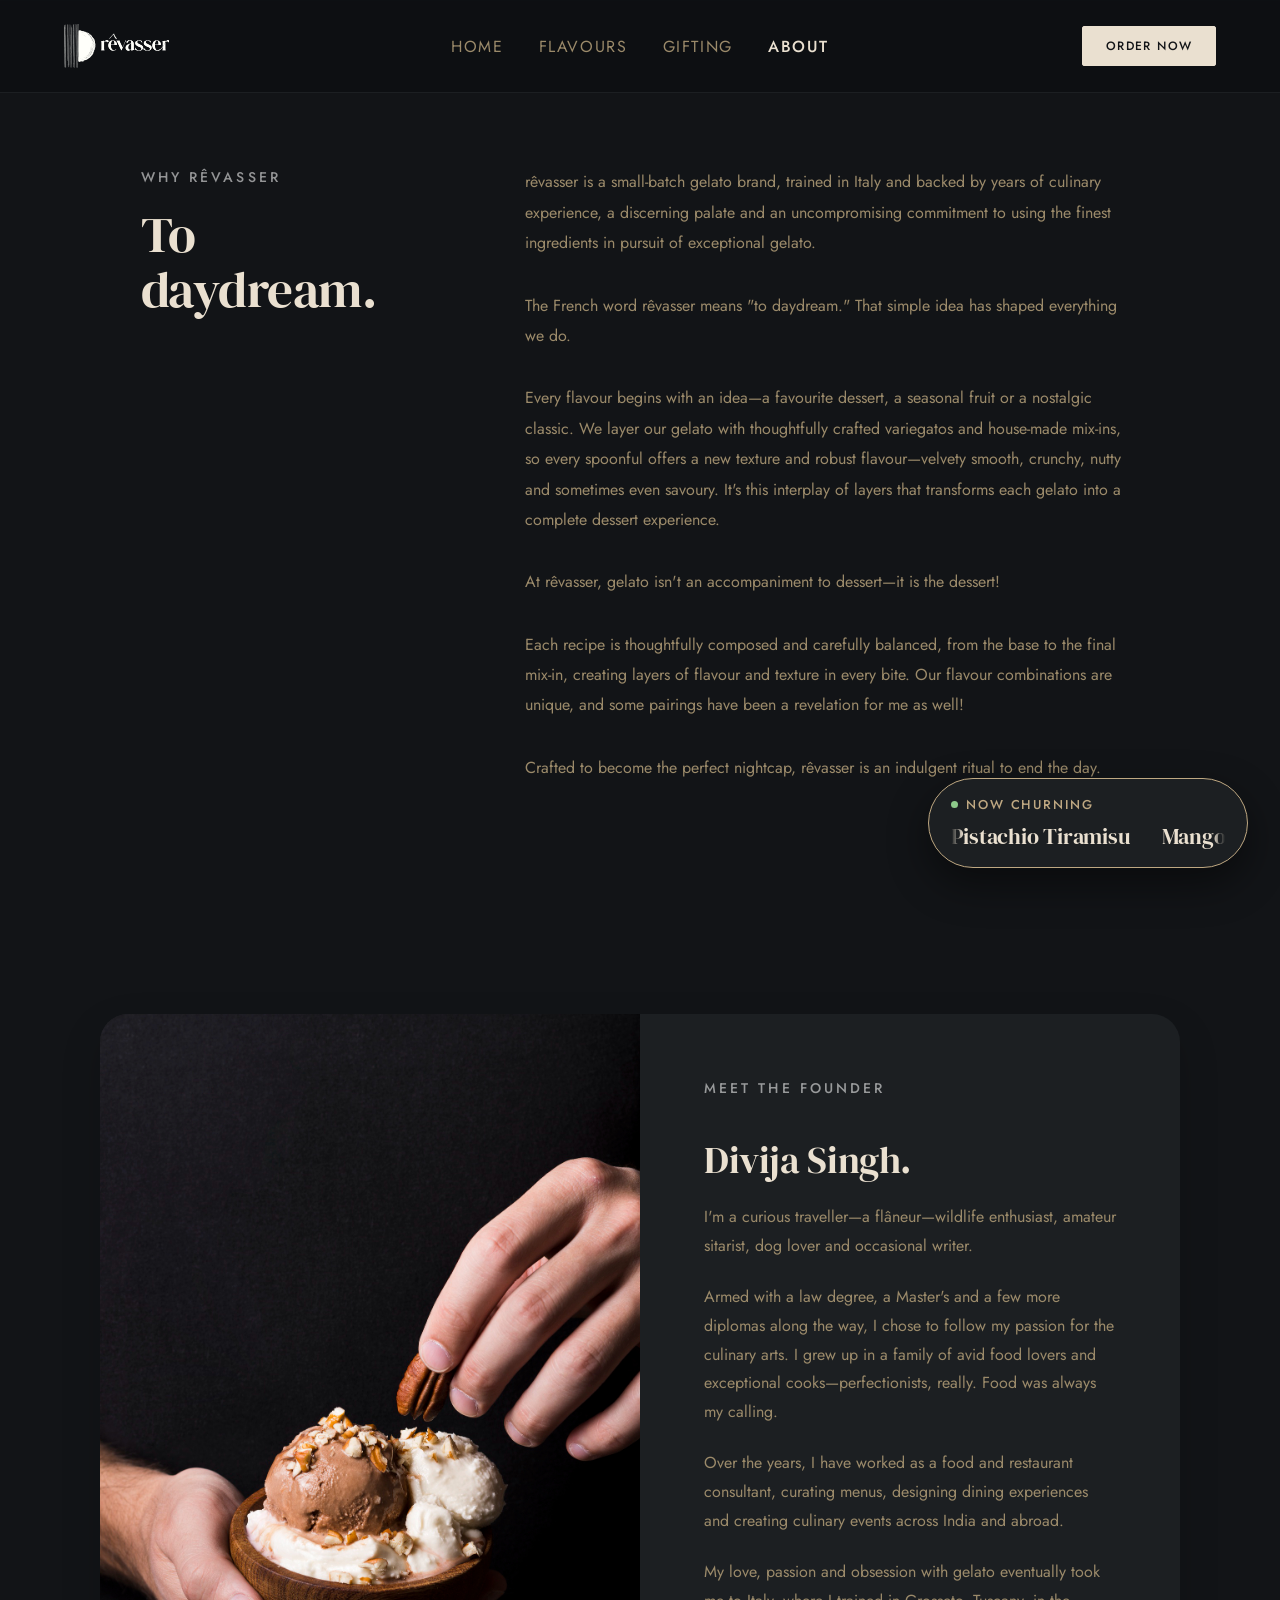
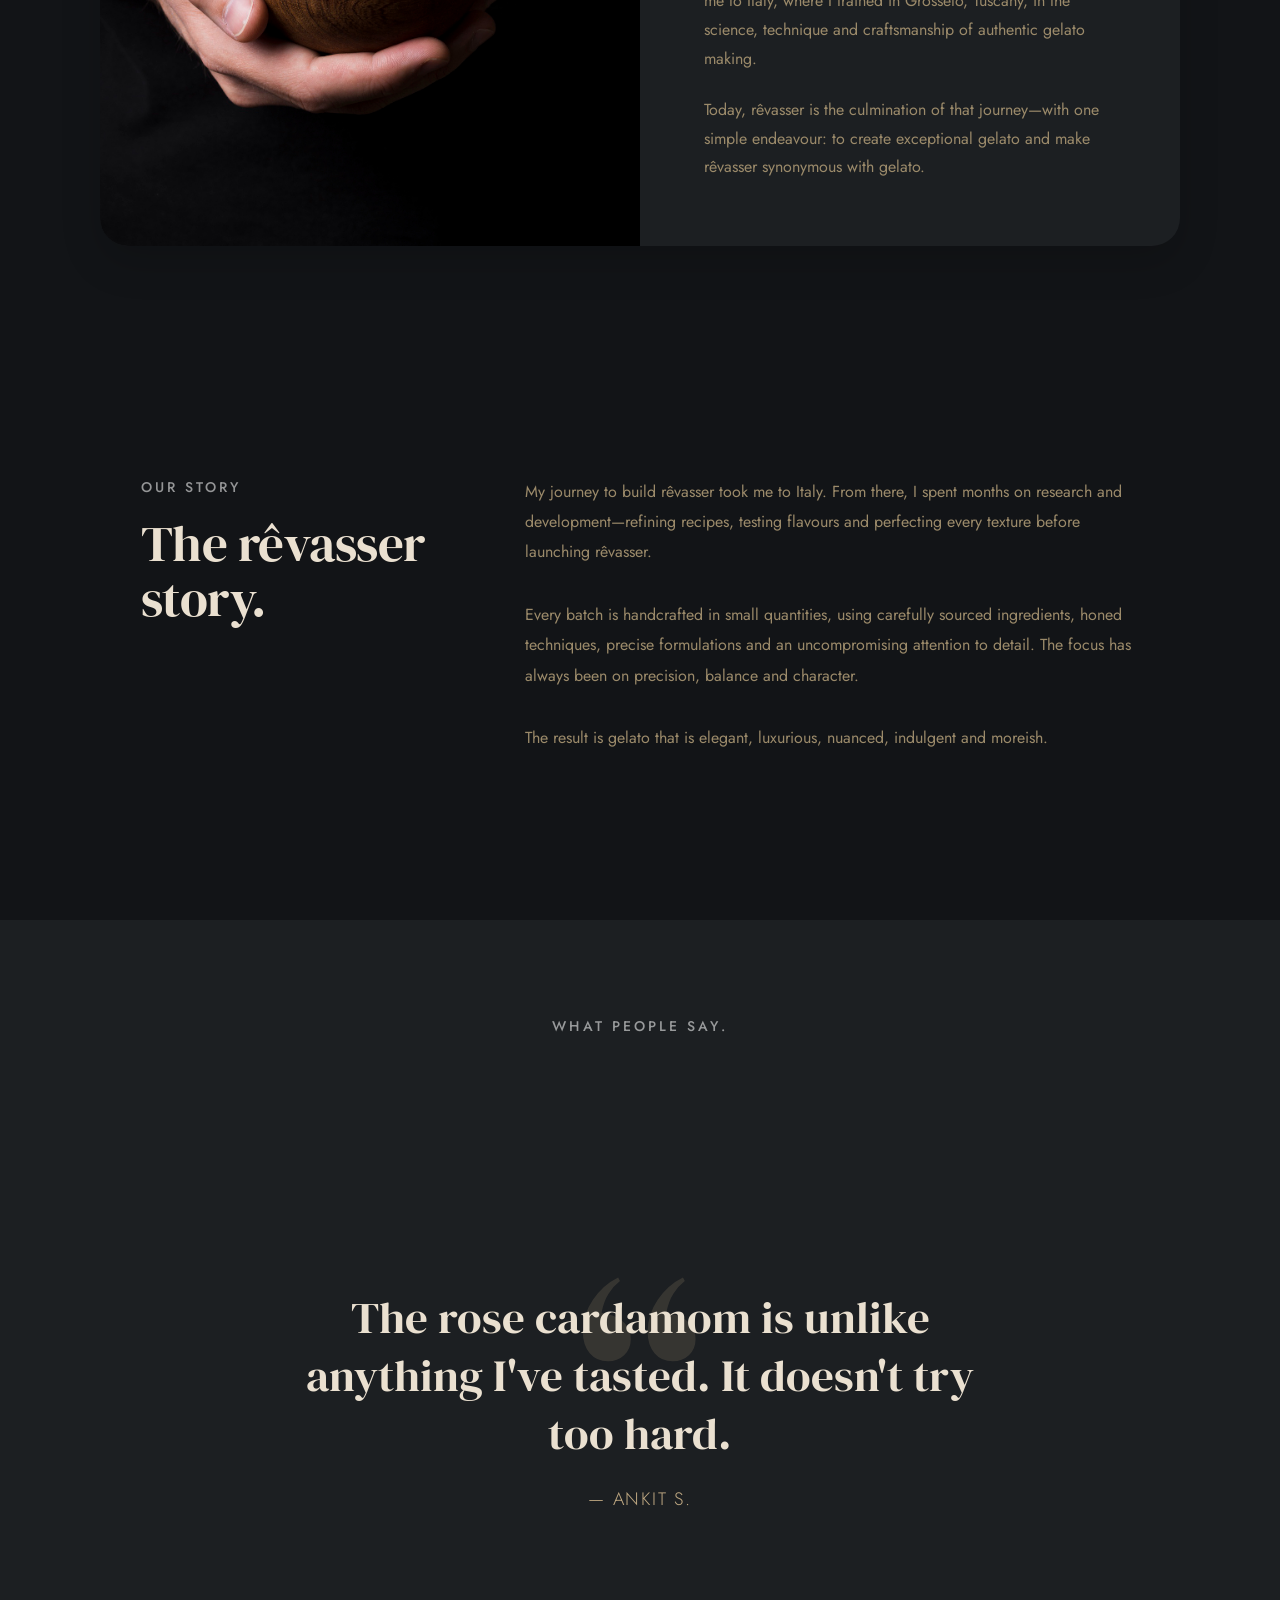
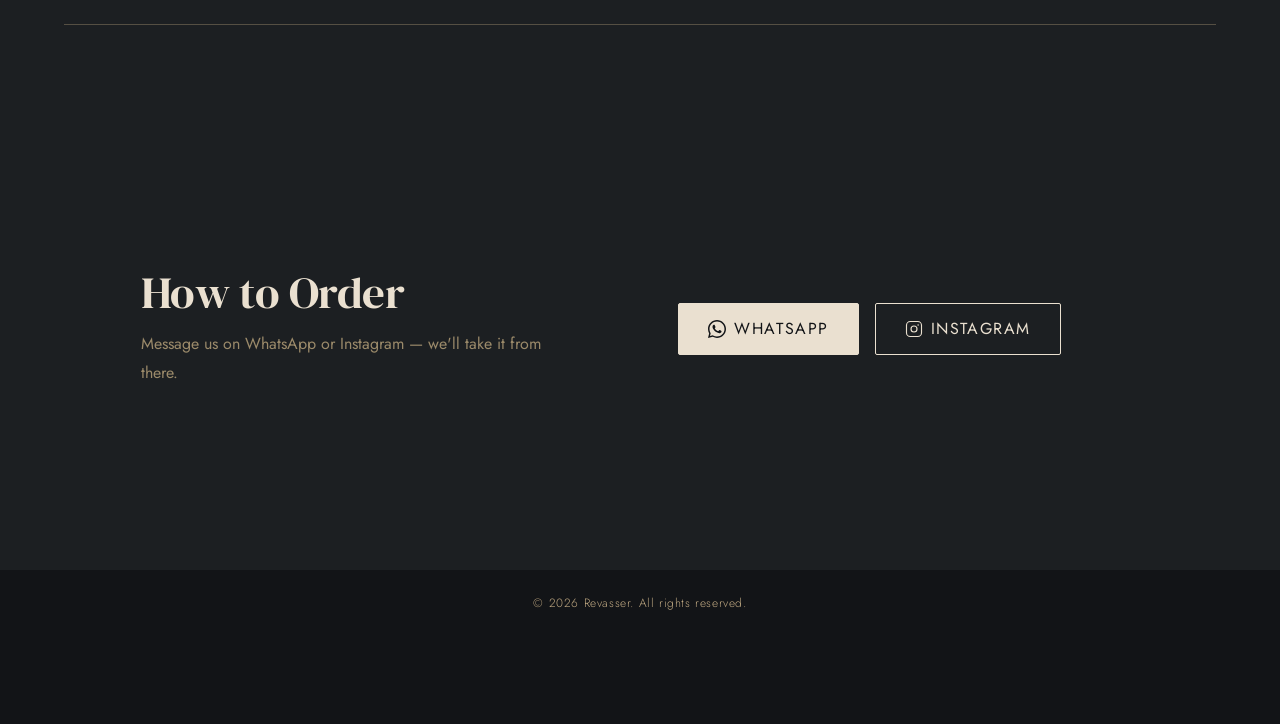
==== about.html @ 53cbb922 "Major site-wide redesign pass across all four pages - Rework nav: centered links, Order Now CTA, ful" ====
<!DOCTYPE html>
<html lang="en">
<head>
  <meta charset="UTF-8" />
  <meta name="viewport" content="width=device-width, initial-scale=1.0" />
  <title>About — Revasser</title>
  <link rel="preconnect" href="https://fonts.googleapis.com" />
  <link rel="preconnect" href="https://fonts.gstatic.com" crossorigin />
  <link href="https://fonts.googleapis.com/css2?family=DM+Serif+Display:ital@0;1&family=Jost:wght@300;400;500&display=swap" rel="stylesheet" />
  <link rel="stylesheet" href="style.css" />
</head>
<body>

  <!-- NAV -->
  <nav class="nav">
    <a href="index.html" class="nav__logo"><img src="images/brand_logo.svg" alt="Revasser" /></a>
    <div class="nav__links" id="nav-links">
      <ul class="nav__links-list">
        <li><a href="index.html">Home</a></li>
        <li><a href="flavours.html">Flavours</a></li>
        <li><a href="gifting.html">Gifting</a></li>
        <li><a href="about.html" class="nav__active">About</a></li>
      </ul>
      <div class="nav__links-footer">
        <span class="nav__links-divider" aria-hidden="true"></span>
        <div class="nav__links-ctas">
          <a href="https://wa.me/YOURNUMBER" class="btn btn--dark" target="_blank" rel="noopener">
            <svg width="18" height="18" viewBox="0 0 24 24" fill="currentColor" aria-hidden="true"><path d="M17.472 14.382c-.297-.149-1.758-.867-2.03-.967-.273-.099-.471-.148-.67.15-.197.297-.767.966-.94 1.164-.173.199-.347.223-.644.075-.297-.15-1.255-.463-2.39-1.475-.883-.788-1.48-1.761-1.653-2.059-.173-.297-.018-.458.13-.606.134-.133.298-.347.446-.52.149-.174.198-.298.298-.497.099-.198.05-.371-.025-.52-.075-.149-.669-1.612-.916-2.207-.242-.579-.487-.5-.669-.51-.173-.008-.371-.01-.57-.01-.198 0-.52.074-.792.372-.272.297-1.04 1.016-1.04 2.479 0 1.462 1.065 2.875 1.213 3.074.149.198 2.096 3.2 5.077 4.487.709.306 1.262.489 1.694.625.712.227 1.36.195 1.871.118.571-.085 1.758-.719 2.006-1.413.248-.694.248-1.289.173-1.413-.074-.124-.272-.198-.57-.347z"/><path d="M12 0C5.373 0 0 5.373 0 12c0 2.123.555 4.116 1.528 5.845L0 24l6.335-1.507A11.933 11.933 0 0012 24c6.627 0 12-5.373 12-12S18.627 0 12 0zm0 22c-1.885 0-3.652-.49-5.187-1.349l-.371-.217-3.762.895.924-3.653-.24-.384A9.959 9.959 0 012 12C2 6.477 6.477 2 12 2s10 4.477 10 10-4.477 10-10 10z"/></svg>
            WhatsApp
          </a>
          <a href="https://instagram.com/YOURHANDLE" class="btn btn--outline" target="_blank" rel="noopener">
            <svg width="18" height="18" viewBox="0 0 24 24" fill="none" stroke="currentColor" stroke-width="1.5" aria-hidden="true"><rect x="2" y="2" width="20" height="20" rx="5"/><circle cx="12" cy="12" r="4"/><circle cx="17.5" cy="6.5" r="1" fill="currentColor" stroke="none"/></svg>
            Instagram
          </a>
        </div>
      </div>
    </div>
    <div class="nav__actions">
      <a href="#order" class="nav__cta">Order Now</a>
      <button class="nav__toggle" id="nav-toggle" aria-label="Open menu" aria-expanded="false" aria-controls="nav-links">
        <span></span><span></span><span></span>
      </button>
    </div>
  </nav>
  <div class="nav__overlay" id="nav-overlay"></div>

  <!-- ─── WHY RÊVASSER ─────────────────────────────────── -->
  <section class="story story--home">
    <div class="story__inner">
      <div class="story__header">
        <p class="hero__eyebrow">Why rêvasser</p>
        <h2 class="section-title">To<br /><em>daydream.</em></h2>
      </div>
      <div class="story__body">
        <p class="body-text story__text">
          rêvasser is a small-batch gelato brand, trained in Italy and backed by years of culinary experience, a discerning palate and an uncompromising commitment to using the finest ingredients in pursuit of exceptional gelato.
        </p>
        <p class="body-text story__text">
          The French word rêvasser means "to daydream." That simple idea has shaped everything we do.
        </p>
        <p class="body-text story__text">
          Every flavour begins with an idea—a favourite dessert, a seasonal fruit or a nostalgic classic. We layer our gelato with thoughtfully crafted variegatos and house-made mix-ins, so every spoonful offers a new texture and robust flavour—velvety smooth, crunchy, nutty and sometimes even savoury. It's this interplay of layers that transforms each gelato into a complete dessert experience.
        </p>
        <p class="body-text story__text">
          At rêvasser, gelato isn't an accompaniment to dessert—it is the dessert!
        </p>
        <p class="body-text story__text">
          Each recipe is thoughtfully composed and carefully balanced, from the base to the final mix-in, creating layers of flavour and texture in every bite. Our flavour combinations are unique, and some pairings have been a revelation for me as well!
        </p>
        <p class="body-text story__text">
          Crafted to become the perfect nightcap, rêvasser is an indulgent ritual to end the day.
        </p>
      </div>
    </div>
  </section>

  <!-- ─── ABOUT THE FOUNDER ────────────────────────────── -->
  <section class="founder">
    <div class="founder__inner">
      <div class="founder__image-wrap">
        <img src="images/about-founder.jpg" alt="Divija Singh, founder of Revasser" />
      </div>
      <div class="founder__text">
        <p class="hero__eyebrow">Meet the Founder</p>
        <h2 class="section-title founder__name">Divija <em>Singh.</em></h2>
        <p class="body-text founder__story">
          I'm a curious traveller—a flâneur—wildlife enthusiast, amateur sitarist, dog lover and occasional writer.
        </p>
        <p class="body-text founder__story">
          Armed with a law degree, a Master's and a few more diplomas along the way, I chose to follow my passion for the culinary arts. I grew up in a family of avid food lovers and exceptional cooks—perfectionists, really. Food was always my calling.
        </p>
        <p class="body-text founder__story">
          Over the years, I have worked as a food and restaurant consultant, curating menus, designing dining experiences and creating culinary events across India and abroad.
        </p>
        <p class="body-text founder__story">
          My love, passion and obsession with gelato eventually took me to Italy, where I trained in Grosseto, Tuscany, in the science, technique and craftsmanship of authentic gelato making.
        </p>
        <p class="body-text founder__story">
          Today, rêvasser is the culmination of that journey—with one simple endeavour: to create exceptional gelato and make rêvasser synonymous with gelato.
        </p>
      </div>
    </div>
  </section>

  <!-- ─── THE RÊVASSER STORY ───────────────────────────── -->
  <section class="story story--home">
    <div class="story__inner">
      <div class="story__header">
        <p class="hero__eyebrow">Our Story</p>
        <h2 class="section-title">The rêvasser<br /><em>story.</em></h2>
      </div>
      <div class="story__body">
        <p class="body-text story__text">
          My journey to build rêvasser took me to Italy. From there, I spent months on research and development—refining recipes, testing flavours and perfecting every texture before launching rêvasser.
        </p>
        <p class="body-text story__text">
          Every batch is handcrafted in small quantities, using carefully sourced ingredients, honed techniques, precise formulations and an uncompromising attention to detail. The focus has always been on precision, balance and character.
        </p>
        <p class="body-text story__text">
          The result is gelato that is elegant, luxurious, nuanced, indulgent and moreish.
        </p>
      </div>
    </div>
  </section>

  <!-- ─── TESTIMONIALS ─────────────────────────────────── -->
  <section class="testimonials">
    <p class="hero__eyebrow testimonials__heading">What people say.</p>
    <div class="testimonials__bottom">
      <div class="testimonials__carousel" id="testimonials-carousel">
        <span class="testimonials__quote-mark" aria-hidden="true">&#8220;</span>
        <blockquote class="testimonial is-active">
          <p class="testimonial__quote">The rose cardamom is unlike anything I've tasted. It doesn't try too hard.</p>
          <footer class="testimonial__attr">— Ankit S.</footer>
        </blockquote>
      </div>
    </div>
  </section>

  <div class="section-divider" aria-hidden="true"><span></span></div>

  <!-- ─── HOW TO ORDER ─────────────────────────────────── -->
  <section class="order order--split" id="order">
    <div class="order__inner">
      <header class="order__header">
        <h2 class="section-title">How to Order</h2>
        <p class="body-text">Message us on WhatsApp or Instagram — we'll take it from there.</p>
      </header>

      <div class="order__ctas">
        <a href="https://wa.me/YOURNUMBER" class="btn btn--dark" target="_blank" rel="noopener">
          <svg width="18" height="18" viewBox="0 0 24 24" fill="currentColor" aria-hidden="true"><path d="M17.472 14.382c-.297-.149-1.758-.867-2.03-.967-.273-.099-.471-.148-.67.15-.197.297-.767.966-.94 1.164-.173.199-.347.223-.644.075-.297-.15-1.255-.463-2.39-1.475-.883-.788-1.48-1.761-1.653-2.059-.173-.297-.018-.458.13-.606.134-.133.298-.347.446-.52.149-.174.198-.298.298-.497.099-.198.05-.371-.025-.52-.075-.149-.669-1.612-.916-2.207-.242-.579-.487-.5-.669-.51-.173-.008-.371-.01-.57-.01-.198 0-.52.074-.792.372-.272.297-1.04 1.016-1.04 2.479 0 1.462 1.065 2.875 1.213 3.074.149.198 2.096 3.2 5.077 4.487.709.306 1.262.489 1.694.625.712.227 1.36.195 1.871.118.571-.085 1.758-.719 2.006-1.413.248-.694.248-1.289.173-1.413-.074-.124-.272-.198-.57-.347z"/><path d="M12 0C5.373 0 0 5.373 0 12c0 2.123.555 4.116 1.528 5.845L0 24l6.335-1.507A11.933 11.933 0 0012 24c6.627 0 12-5.373 12-12S18.627 0 12 0zm0 22c-1.885 0-3.652-.49-5.187-1.349l-.371-.217-3.762.895.924-3.653-.24-.384A9.959 9.959 0 012 12C2 6.477 6.477 2 12 2s10 4.477 10 10-4.477 10-10 10z"/></svg>
          WhatsApp
        </a>
        <a href="https://instagram.com/YOURHANDLE" class="btn btn--outline" target="_blank" rel="noopener">
          <svg width="18" height="18" viewBox="0 0 24 24" fill="none" stroke="currentColor" stroke-width="1.5" aria-hidden="true"><rect x="2" y="2" width="20" height="20" rx="5"/><circle cx="12" cy="12" r="4"/><circle cx="17.5" cy="6.5" r="1" fill="currentColor" stroke="none"/></svg>
          Instagram
        </a>
      </div>
    </div>
  </section>

  <!-- ─── FOOTER ───────────────────────────────────────── -->
  <footer class="footer">
    <p class="footer__copy">&copy; 2026 Revasser. All rights reserved.</p>
  </footer>

  <!-- ─── CHURN BANNER ───────────────────────────────────
       Optional, floating pill ticker. Delete this whole block when
       nothing is currently churning — it sits outside document flow
       (position: fixed), so removing it leaves no gap. Update the
       flavour names below, or remove entries, whenever what's
       churning changes. ─────────── -->
  <div class="churn-banner" id="churn-banner">
    <div class="churn-banner__label">
      <span class="churn-banner__dot" aria-hidden="true"></span>
      Now Churning
    </div>
    <div class="churn-banner__ticker">
      <div class="churn-banner__track" id="churn-banner-track">
        <span class="churn-banner__item">Pistachio Tiramisu</span>
        <span class="churn-banner__item">Mango Pistachio</span>
      </div>
    </div>
  </div>

  <script>
    const navToggle = document.getElementById('nav-toggle');
    const navLinks = document.getElementById('nav-links');
    const navOverlay = document.getElementById('nav-overlay');

    function closeMenu() {
      navToggle.setAttribute('aria-expanded', 'false');
      navLinks.classList.remove('is-open');
      navOverlay.classList.remove('is-open');
    }

    navToggle.addEventListener('click', () => {
      const isOpen = navLinks.classList.toggle('is-open');
      navToggle.setAttribute('aria-expanded', String(isOpen));
      navOverlay.classList.toggle('is-open', isOpen);
    });

    navOverlay.addEventListener('click', closeMenu);
    navLinks.querySelectorAll('a').forEach((link) => link.addEventListener('click', closeMenu));

    const testimonials = document.querySelectorAll('#testimonials-carousel .testimonial');
    const testimonialDots = document.querySelectorAll('#testimonials-dots .testimonials__dot');
    if (testimonials.length > 1) {
      let activeIndex = 0;
      let testimonialAutoplay;

      function goToTestimonial(index) {
        testimonials[activeIndex].classList.remove('is-active');
        testimonialDots[activeIndex].classList.remove('is-active');
        activeIndex = index;
        testimonials[activeIndex].classList.add('is-active');
        testimonialDots[activeIndex].classList.add('is-active');
      }

      function startTestimonialAutoplay() {
        testimonialAutoplay = setInterval(() => {
          goToTestimonial((activeIndex + 1) % testimonials.length);
        }, 7000);
      }

      testimonialDots.forEach((dot, index) => {
        dot.addEventListener('click', () => {
          if (index === activeIndex) return;
          goToTestimonial(index);
          clearInterval(testimonialAutoplay);
          startTestimonialAutoplay();
        });
      });

      startTestimonialAutoplay();
    }

    const churnTrack = document.getElementById('churn-banner-track');
    if (churnTrack && churnTrack.children.length > 1) {
      Array.from(churnTrack.children).forEach((item) => churnTrack.appendChild(item.cloneNode(true)));
      churnTrack.classList.add('is-scrolling');
    }
  </script>
</body>
</html>
---- style.css ----
/* ───────────────────────────────────────────
   TOKENS
─────────────────────────────────────────── */
:root {
  --cream:     #121417;
  --parchment: #1C1F22;
  --sand:      #BFA882;
  --brown:     #D4A843;
  --ink:       #EAE0D0;
  --muted:     #9B8A6A;

  --font-serif: 'DM Serif Display', Georgia, serif;
  --font-sans:  'Jost', system-ui, sans-serif;

  --gap:   clamp(2.5rem, 5vw, 5rem);
  --rail:  clamp(1.5rem, 5vw, 6rem);
}

/* ───────────────────────────────────────────
   RESET
─────────────────────────────────────────── */
*, *::before, *::after { box-sizing: border-box; margin: 0; padding: 0; }

html { scroll-behavior: smooth; overflow-x: hidden; }

body {
  background: var(--cream);
  color: var(--ink);
  font-family: var(--font-sans);
  font-weight: 300;
  -webkit-font-smoothing: antialiased;
  overflow-x: hidden;
}

a { color: inherit; text-decoration: none; }

img { display: block; width: 100%; object-fit: cover; }

/* Images inside fixed-dimension containers need explicit height */
.flavour-card__img-wrap img,
.collage__cell img,
.founder__image-wrap img,
.flavour-detail__media img {
  height: 100%;
  width: 100%;
  object-fit: cover;
  display: block;
}

ul, ol { list-style: none; }

/* ───────────────────────────────────────────
   SHARED TYPE UTILITIES
─────────────────────────────────────────── */
.section-title {
  font-family: var(--font-serif);
  font-weight: 300;
  font-size: clamp(2.5rem, 5vw, 7rem);
  line-height: 1.08;
  letter-spacing: -0.01em;
  color: var(--ink);
}

.section-title em { font-style: normal; color: inherit; }

.body-text {
  font-size: 1rem;
  font-weight: 400;
  line-height: 1.8;
  color: var(--muted);
  max-width: 40ch;
}

/* ───────────────────────────────────────────
   SHARED BUTTONS
─────────────────────────────────────────── */
.btn {
  display: inline-flex;
  align-items: center;
  gap: 0.5rem;
  font-family: var(--font-sans);
  font-size: 1rem;
  font-weight: 400;
  letter-spacing: 0.1em;
  text-transform: uppercase;
  padding: 0.85rem 1.8rem;
  border-radius: 2px;
  transition: background 0.2s, color 0.2s, border-color 0.2s;
  cursor: pointer;
}

.btn--dark {
  background: var(--ink);
  color: var(--cream);
  border: 1px solid var(--ink);
}
.btn--dark:hover { background: var(--brown); border-color: var(--brown); }

.btn--outline {
  background: transparent;
  color: var(--ink);
  border: 1px solid var(--ink);
}
.btn--outline:hover { background: var(--ink); color: var(--cream); }

.btn--ghost {
  background: transparent;
  color: var(--muted);
  border: 1px solid var(--sand);
  font-size: 1rem;
  letter-spacing: 0.06em;
  text-transform: none;
}
.btn--ghost:hover { color: var(--ink); border-color: var(--ink); }

/* ───────────────────────────────────────────
   NAV
─────────────────────────────────────────── */
.nav {
  position: fixed;
  top: 0; left: 0; right: 0;
  z-index: 100;
  display: grid;
  grid-template-columns: 1fr auto 1fr;
  align-items: center;
  padding: 1.5rem var(--rail);
  background: rgba(14, 16, 19, 0.92);
  backdrop-filter: blur(8px);
  border-bottom: 1px solid var(--parchment);
}

.nav__logo {
  justify-self: start;
  font-family: var(--font-serif);
  font-size: 1.5rem;
  font-weight: 400;
  letter-spacing: 0.14em;
  text-transform: lowercase;
  color: var(--ink);
  transition: color 0.3s ease;
}

.nav__logo img {
  display: block;
  width: auto;
  height: 2.75rem;
}

.nav__links {
  display: contents;
}

.nav__links-footer {
  display: none;
}

.nav__links-list {
  justify-self: center;
  display: flex;
  gap: 2.2rem;
}

.nav__links-list a {
  font-size: 1rem;
  font-weight: 400;
  letter-spacing: 0.1em;
  text-transform: uppercase;
  color: var(--muted);
  transition: color 0.2s;
}

.nav__links-list a:hover,
.nav__links-list .nav__active { color: var(--ink); }

.nav__links-list .nav__active { font-weight: 500; }

.nav__actions {
  justify-self: end;
  display: flex;
  align-items: center;
  gap: 1.2rem;
}

.nav__cta {
  display: inline-flex;
  align-items: center;
  font-family: var(--font-sans);
  font-size: 0.75rem;
  font-weight: 500;
  letter-spacing: 0.12em;
  text-transform: uppercase;
  color: var(--cream);
  background: var(--ink);
  border: 1px solid var(--ink);
  border-radius: 2px;
  padding: 0.65rem 1.4rem;
  transition: background 0.2s, border-color 0.2s, color 0.2s;
  white-space: nowrap;
}

.nav__cta:hover {
  background: var(--brown);
  border-color: var(--brown);
}

.nav__toggle {
  display: none;
  flex-direction: column;
  justify-content: center;
  gap: 5px;
  width: 26px;
  height: 20px;
  background: none;
  border: none;
  padding: 0;
  cursor: pointer;
  z-index: 101;
}

.nav__toggle span {
  display: block;
  width: 100%;
  height: 2px;
  background: var(--ink);
  border-radius: 1px;
  transition: transform 0.3s ease, opacity 0.2s ease;
}

.nav__toggle[aria-expanded="true"] span:nth-child(1) { transform: translateY(7px) rotate(45deg); }
.nav__toggle[aria-expanded="true"] span:nth-child(2) { opacity: 0; }
.nav__toggle[aria-expanded="true"] span:nth-child(3) { transform: translateY(-7px) rotate(-45deg); }

.nav__overlay {
  position: fixed;
  inset: 0;
  background: rgba(0, 0, 0, 0.4);
  opacity: 0;
  pointer-events: none;
  transition: opacity 0.3s ease;
  z-index: 99;
}

.nav__overlay.is-open {
  opacity: 1;
  pointer-events: auto;
}

/* ───────────────────────────────────────────
   HERO (shared — homepage & gifting)
─────────────────────────────────────────── */
.hero,
.g-hero,
.f-hero,
.a-hero {
  position: relative;
  width: 100%;
  height: 100svh;
  overflow: hidden;
  display: flex;
  align-items: flex-end;
}

/* Full-bleed background image / placeholder */
.hero__bg {
  position: absolute;
  inset: 0;
  z-index: 0;
}

.hero__bg img {
  width: 100%;
  height: 100%;
  object-fit: cover;
  object-position: center;
  display: block;
}

.hero__bg-placeholder {
  width: 100%;
  height: 100%;
  background: #22262A; /* dark slate placeholder until image is dropped in */
}

/* Gradient overlay for text legibility */
.hero__overlay {
  position: absolute;
  inset: 0;
  z-index: 1;
  background: linear-gradient(
    to top,
    rgba(8, 9, 10, 0.78) 0%,
    rgba(8, 9, 10, 0.28) 50%,
    rgba(8, 9, 10, 0.04) 100%
  );
}

/* Text content — sits above overlay */
.hero__content,
.g-hero__content,
.f-hero__content,
.a-hero__content {
  position: relative;
  z-index: 2;
  padding: 0 var(--rail) clamp(2.5rem, 5vw, 5rem);
  display: flex;
  flex-direction: column;
  align-items: flex-start;
  width: 100%;
  max-width: 72rem;
}

.hero__eyebrow {
  font-size: 0.875rem;
  font-weight: 500;
  letter-spacing: 0.22em;
  text-transform: uppercase;
  color: rgba(255, 255, 255, 0.55);
  margin-bottom: 1.2rem;
}

.hero__title {
  font-family: var(--font-serif);
  font-style: italic;
  font-weight: 400;
  font-size: clamp(4rem, 7vw, 7rem);
  line-height: 1.0;
  letter-spacing: -0.02em;
  color: #FFFFFF;
  margin-bottom: 1.2rem;
}

.hero__title em { font-style: normal; }

.hero__subtitle {
  font-size: 1rem;
  color: rgba(255, 255, 255, 0.65);
  line-height: 1.7;
  margin-bottom: 2.2rem;
  max-width: 44ch;
}

.hero__cta {
  display: inline-block;
  font-size: 0.75rem;
  letter-spacing: 0.18em;
  text-transform: uppercase;
  color: #FFFFFF;
  border-bottom: 1px solid rgba(255, 255, 255, 0.4);
  padding-bottom: 0.3rem;
  width: fit-content;
  transition: border-color 0.25s, opacity 0.25s;
}

.hero__cta:hover { opacity: 0.7; border-color: rgba(255,255,255,0.7); }

/* ───────────────────────────────────────────
   CHURN BANNER (homepage — floating, optional)
   Not part of document flow — safe to delete the HTML block
   entirely with nothing left behind when there's no active churn.
─────────────────────────────────────────── */
.churn-banner {
  position: fixed;
  right: clamp(1rem, 4vw, 2rem);
  bottom: clamp(1rem, 4vw, 2rem);
  z-index: 90;
  display: flex;
  flex-direction: column;
  align-items: flex-start;
  gap: 0.35rem;
  max-width: min(88vw, 20rem);
  background: var(--parchment);
  border: 1px solid var(--sand);
  border-radius: 999px;
  padding: 0.75rem 1.2rem;
  box-shadow: 0 16px 40px rgba(0, 0, 0, 0.45);
  animation: churn-banner-in 0.5s ease both;
  animation-delay: 0.8s;
}

@media (min-width: 901px) {
  .churn-banner {
    gap: 0.5rem;
    padding: 1rem 1.4rem;
  }
}

@keyframes churn-banner-in {
  from { opacity: 0; transform: translateY(14px); }
  to   { opacity: 1; transform: translateY(0); }
}

.churn-banner__label {
  display: flex;
  align-items: center;
  gap: 0.5rem;
  font-family: var(--font-sans);
  font-weight: 500;
  font-size: 0.7rem;
  letter-spacing: 0.14em;
  text-transform: uppercase;
  color: var(--sand);
}

@media (min-width: 901px) {
  .churn-banner__label { font-size: 0.8rem; }
}

.churn-banner__dot {
  flex-shrink: 0;
  width: 7px;
  height: 7px;
  border-radius: 50%;
  background: #8DC98A;
  animation: pulse-dot 2s ease-in-out infinite;
}

.churn-banner__ticker {
  width: 100%;
  overflow: hidden;
  -webkit-mask-image: linear-gradient(to right, transparent, black 12px, black calc(100% - 12px), transparent);
  mask-image: linear-gradient(to right, transparent, black 12px, black calc(100% - 12px), transparent);
}

.churn-banner__track {
  display: flex;
  width: max-content;
  gap: 2rem;
}

.churn-banner__track.is-scrolling {
  animation: churn-ticker 22s linear infinite;
}

.churn-banner__item {
  font-family: var(--font-serif);
  font-size: 1.1rem;
  color: var(--ink);
  letter-spacing: -0.01em;
  white-space: nowrap;
}

@media (min-width: 901px) {
  .churn-banner__item { font-size: 1.35rem; }
}

@keyframes churn-ticker {
  from { transform: translateX(0); }
  to   { transform: translateX(-50%); }
}

/* ───────────────────────────────────────────
   WHAT'S CHURNING
─────────────────────────────────────────── */
.churning {
  position: relative;
  background: var(--ink);
  padding: var(--gap) var(--rail);
  overflow: hidden;
}

.churning__bg {
  position: absolute;
  inset: 0;
  z-index: 0;
}

.churning__bg img {
  width: 100%;
  height: 100%;
  object-fit: cover;
  object-position: center;
  opacity: 0.18;
}

.churning__inner {
  position: relative;
  z-index: 1;
}

.churning__inner {
  display: grid;
  grid-template-columns: 1fr 1fr;
  gap: clamp(3rem, 6vw, 8rem);
  align-items: center;
}

.churning__live {
  display: flex;
  align-items: center;
  gap: 0.55rem;
  font-size: 0.75rem;
  letter-spacing: 0.18em;
  text-transform: uppercase;
  color: var(--brown);
  margin-bottom: 1.4rem;
}

.churning__dot {
  width: 7px;
  height: 7px;
  border-radius: 50%;
  background: #8DC98A;
  animation: pulse-dot 2s ease-in-out infinite;
}

@keyframes pulse-dot {
  0%, 100% { opacity: 1; }
  50%       { opacity: 0.3; }
}

.churning__title {
  font-family: var(--font-serif);
  font-weight: 300;
  font-size: clamp(4rem, 5.5vw, 7rem);
  line-height: 1.0;
  letter-spacing: -0.02em;
  color: var(--cream);
  margin-bottom: 1rem;
}

.churning__title em { font-style: normal; color: inherit; }

.churning__sub {
  font-size: 1rem;
  color: var(--muted);
  line-height: 1.7;
  margin-bottom: 2.4rem;
  max-width: 34ch;
}

.churning__cta {
  display: inline-block;
  font-size: 0.75rem;
  letter-spacing: 0.18em;
  text-transform: uppercase;
  color: var(--cream);
  border-bottom: 1px solid var(--sand);
  padding-bottom: 0.3rem;
  width: fit-content;
  transition: color 0.2s, border-color 0.2s;
}

.churning__cta:hover { color: var(--sand); border-color: var(--cream); }

.churning__list {
  display: flex;
  flex-direction: column;
  gap: 0;
}

.churning__item {
  display: flex;
  align-items: baseline;
  justify-content: space-between;
  padding: 1.4rem 0;
  border-bottom: 1px solid rgba(200, 186, 168, 0.18);
  gap: 1rem;
}

.churning__item:first-child { border-top: 1px solid rgba(200, 186, 168, 0.18); }

.churning__name {
  font-family: var(--font-serif);
  font-size: clamp(1.5rem, 2vw, 2.5rem);
  font-weight: 300;
  color: var(--cream);
  letter-spacing: -0.01em;
}

.churning__avail {
  font-size: 0.75rem;
  letter-spacing: 0.1em;
  text-transform: uppercase;
  color: var(--muted);
  flex-shrink: 0;
}

/* ───────────────────────────────────────────
   FLAVOURS
─────────────────────────────────────────── */
.flavours {
  padding: var(--gap) var(--rail);
}

.flavours__header {
  margin-bottom: clamp(2rem, 4vw, 4rem);
}

.flavours__header .section-title {
  font-size: clamp(2rem, 3.5vw, 3.25rem);
}

/* Carousel */
.flavours__carousel {
  position: relative;
}

.flavours__track {
  display: flex;
  gap: 1.5rem;
  overflow-x: auto;
  scroll-snap-type: x mandatory;
  scroll-padding-left: var(--rail);
  -webkit-overflow-scrolling: touch;
  scrollbar-width: none;
  -ms-overflow-style: none;
}

.flavours__track::-webkit-scrollbar { display: none; }

.flavour-card {
  flex: 0 0 calc((100% - 2.5 * 1.5rem) / 3.5);
  scroll-snap-align: start;
}

.flavour-card__link { display: block; }

.flavour-card__img-wrap {
  position: relative;
  aspect-ratio: 1 / 1;
  overflow: hidden;
  background: var(--parchment);
  margin-bottom: 1rem;
}

.flavour-card__scrim {
  position: absolute;
  inset: 0;
  display: flex;
  align-items: center;
  justify-content: center;
  padding: 1.75rem;
  background: rgba(8, 9, 10, 0.6);
  opacity: 0;
  transition: opacity 0.25s ease;
}

.flavour-card__scrim-tags {
  display: flex;
  flex-direction: column;
  align-items: center;
  gap: 0.2rem;
  font-family: var(--font-sans);
  font-weight: 500;
  font-size: clamp(2.25rem, 4vw, 3.5rem);
  line-height: 1.2;
  color: var(--sand);
  text-align: center;
}

.flavour-card__cta {
  position: absolute;
  left: 50%;
  bottom: 1.5rem;
  transform: translateX(-50%);
  font-size: 0.75rem;
  letter-spacing: 0.18em;
  text-transform: uppercase;
  color: #FFFFFF;
  border-bottom: 1px solid rgba(255, 255, 255, 0.6);
  padding-bottom: 0.25rem;
  white-space: nowrap;
}

@media (hover: hover) {
  .flavour-card__link:hover .flavour-card__scrim { opacity: 1; }
  .flavour-card__tags { display: none; }
}

.flavour-card__name {
  font-family: var(--font-sans);
  font-weight: 500;
  font-size: clamp(1.125rem, 1.9vw, 1.75rem);
  color: var(--ink);
  letter-spacing: 0.01em;
  line-height: 1.3;
}

.flavour-card__tags {
  font-size: 0.9375rem;
  letter-spacing: 0.04em;
  color: var(--muted);
  margin-top: 0.35rem;
}

.flavours__arrows {
  display: flex;
  gap: 0.75rem;
  margin-top: 1.5rem;
}

.flavours__arrow {
  width: 2.6rem;
  height: 2.6rem;
  border-radius: 50%;
  border: 1px solid var(--sand);
  background: transparent;
  color: var(--ink);
  font-size: 1.5rem;
  line-height: 1;
  cursor: pointer;
  transition: background 0.2s, color 0.2s, border-color 0.2s;
}

.flavours__arrow:hover { background: var(--ink); color: var(--cream); border-color: var(--ink); }

.flavours__view-all {
  display: inline-block;
  margin-top: clamp(2rem, 4vw, 3rem);
  margin-bottom: clamp(2rem, 4vw, 4rem);
  color: var(--ink);
  border-bottom-color: var(--sand);
}

.flavours__view-all:hover { opacity: 0.7; }

/* ───────────────────────────────────────────
   GIFTING TEASER ("JUST FOR YOU")
─────────────────────────────────────────── */
.gift-teaser {
  position: relative;
  width: 100%;
  height: 70svh;
  min-height: 32rem;
  overflow: hidden;
  display: flex;
  align-items: center;
  justify-content: center;
  text-align: center;
}

.gift-teaser__bg {
  position: absolute;
  inset: 0;
  z-index: 0;
}

.gift-teaser__bg img {
  width: 100%;
  height: 100%;
  object-fit: cover;
  object-position: center;
}

.gift-teaser__overlay {
  position: absolute;
  inset: 0;
  z-index: 1;
  background: rgba(8, 9, 10, 0.42);
}

.gift-teaser__content {
  position: relative;
  z-index: 2;
  display: flex;
  flex-direction: column;
  align-items: center;
  gap: 1.4rem;
  padding: 0 var(--rail);
}

.gift-teaser__content .hero__eyebrow { color: rgba(255, 255, 255, 0.7); }

.gift-teaser__title {
  color: #FFFFFF;
  font-size: clamp(2.5rem, 4.5vw, 4rem);
}

.gift-teaser__title em { font-style: normal; color: inherit; }

.gift-teaser__content .hero__cta {
  color: #FFFFFF;
  border-bottom-color: rgba(255, 255, 255, 0.4);
}

.gift-teaser__content .hero__cta:hover { border-color: rgba(255, 255, 255, 0.7); }

/* ───────────────────────────────────────────
   HOW TO ORDER
─────────────────────────────────────────── */
.order {
  background: var(--parchment);
  padding: var(--gap) var(--rail);
}

.order__header {
  margin-bottom: clamp(3rem, 5vw, 5rem);
}

.order__header .section-title { margin-bottom: 0.8rem; }

.order__ctas {
  margin-top: clamp(2rem, 4vw, 3rem);
  display: flex;
  gap: 1rem;
  flex-wrap: wrap;
}

/* Home page variant — title/description and CTAs split into two
   columns, sharing the same fluid-margin + max-width rule as the
   "Why rêvasser" section. */
.order--split {
  height: 480px;
  display: flex;
  align-items: center;
  padding-left: clamp(6rem, 11vw, 11rem);
  padding-right: clamp(6rem, 11vw, 11rem);
}

.order--split .order__inner {
  width: 100%;
  max-width: 1080px;
  margin: 0 auto;
  display: grid;
  grid-template-columns: 1fr 1fr;
  gap: clamp(3rem, 6vw, 6rem);
  align-items: center;
}

.order--split .order__header { margin-bottom: 0; }

.order--split .order__header .section-title {
  font-size: clamp(2rem, 3.5vw, 3.25rem);
}

.order--split .order__ctas {
  margin-top: 0;
  flex-direction: row;
  flex-wrap: nowrap;
  align-items: flex-start;
}

/* ───────────────────────────────────────────
   STORAGE & ALLERGENS
─────────────────────────────────────────── */
.allergens {
  padding-top: var(--gap);
  padding-bottom: calc(var(--gap) * 0.7);
  padding-left: clamp(6rem, 11vw, 11rem);
  padding-right: clamp(6rem, 11vw, 11rem);
}

.allergens__inner {
  display: grid;
  grid-template-columns: 1fr;
  padding-top: var(--gap);
  border-top: 1px solid var(--parchment);
  gap: clamp(3rem, 6vw, 5rem);
  max-width: 1080px;
  margin: 0 auto;
}

.storage-row {
  display: flex;
  flex-wrap: nowrap;
  gap: 2rem 1.5rem;
}

.storage-item {
  flex: 1 1 0;
  display: flex;
  flex-direction: column;
  gap: 0.5rem;
}

.storage-item__icon {
  color: var(--sand);
  margin-bottom: 0.2rem;
}

.allergens__heading {
  font-size: 0.75rem;
  letter-spacing: 0.2em;
  text-transform: uppercase;
  color: var(--sand);
  margin-bottom: 1.1rem;
}

.allergens__list {
  display: flex;
  flex-direction: column;
  gap: 1rem;
}

.allergens__group {
  display: flex;
  flex-direction: column;
  gap: 0.3rem;
}

.allergens__label {
  font-size: 1rem;
  color: var(--ink);
}

.allergens__text {
  font-size: 1rem;
  color: var(--muted);
  line-height: 1.6;
}

.allergens__text strong { color: var(--ink); font-weight: 400; }

/* ───────────────────────────────────────────
   FOOTER
─────────────────────────────────────────── */
.footer {
  padding: 1.5rem var(--rail) 7rem;
  border-top: 1px solid var(--parchment);
}

.footer__copy {
  text-align: center;
  font-size: 0.75rem;
  letter-spacing: 0.05em;
  color: var(--sand);
}

/* ═══════════════════════════════════════════
   GIFTING PAGE
═══════════════════════════════════════════ */

/* Gifting Hero — centered banner */
.g-hero {
  justify-content: center;
}

.g-hero__content {
  align-items: center;
  text-align: center;
  padding-bottom: clamp(4.5rem, 9vw, 8rem);
}

.g-hero__content .hero__eyebrow {
  font-size: clamp(1rem, 1.5vw, 1.25rem);
}

/* Gifting Hero title — same base as .hero__title but slightly smaller */
.g-hero__title {
  font-family: var(--font-serif);
  font-weight: 400;
  font-size: clamp(4.5rem, 7vw, 8rem);
  line-height: 1.0;
  letter-spacing: -0.02em;
  color: #FFFFFF;
  margin-bottom: 1.2rem;
}

.g-hero__title em { font-style: normal; color: inherit; }

/* ═══════════════════════════════════════════
   FLAVOURS PAGE
═══════════════════════════════════════════ */

.f-hero {
  height: 640px;
  justify-content: center;
}

.f-hero__content {
  align-items: center;
  text-align: center;
}

.f-hero__title {
  font-family: var(--font-serif);
  font-weight: 400;
  font-size: clamp(2.25rem, 4.5vw, 4rem);
  line-height: 1.2;
  letter-spacing: -0.02em;
  color: #FFFFFF;
  max-width: 34ch;
  margin-bottom: 1.2rem;
}

.f-hero__title em { font-style: normal; color: inherit; }

/* Flavour detail list */
.flavour-detail {
  padding-top: var(--gap);
  padding-bottom: var(--gap);
  padding-left: clamp(6rem, 11vw, 11rem);
  padding-right: clamp(6rem, 11vw, 11rem);
}

.flavour-detail__header {
  max-width: 1080px;
  margin: 0 auto clamp(3rem, 5vw, 5rem);
}

.flavour-detail__list {
  max-width: 1080px;
  margin: 0 auto;
  display: flex;
  flex-direction: column;
  gap: clamp(2.5rem, 5vw, 3.5rem);
}

.flavour-detail__item {
  display: flex;
  align-items: flex-start;
  gap: clamp(1.5rem, 3vw, 2.5rem);
}

.flavour-detail__media {
  flex: 0 0 320px;
  aspect-ratio: 1 / 1;
  overflow: hidden;
  background: var(--parchment);
}

.flavour-detail__body {
  display: flex;
  flex-direction: column;
  gap: 0.6rem;
  padding-top: 0.5rem;
}

.flavour-detail__name {
  font-family: var(--font-sans);
  font-weight: 500;
  font-size: clamp(1.5rem, 2.2vw, 2rem);
  color: var(--ink);
  letter-spacing: 0;
  line-height: 1.2;
}

.flavour-detail__tags {
  font-size: 0.8125rem;
  font-weight: 500;
  letter-spacing: 0.1em;
  text-transform: uppercase;
  color: var(--sand);
}

.flavour-detail__note {
  max-width: 44ch;
  margin-top: 0.4rem;
}

.flavour-detail__price {
  margin-top: 0.4rem;
  font-size: 0.75rem;
  letter-spacing: 0.14em;
  text-transform: uppercase;
  color: var(--sand);
  font-style: italic;
}

/* ═══════════════════════════════════════════
   ABOUT PAGE
═══════════════════════════════════════════ */

.a-hero__title {
  font-family: var(--font-serif);
  font-weight: 400;
  font-size: clamp(4rem, 6vw, 7rem);
  line-height: 1.0;
  letter-spacing: -0.02em;
  color: #FFFFFF;
  margin-bottom: 1.2rem;
}

.a-hero__title em { font-style: normal; color: inherit; }

/* Visual Collage */
.collage {
  display: grid;
  grid-template-columns: repeat(3, 1fr);
  grid-template-rows: repeat(2, 28vw);
  gap: 0.5rem;
  padding: var(--gap) var(--rail);
  background: var(--parchment);
}

.story--tinted {
  background: var(--parchment);
}

.section-divider {
  background: var(--parchment);
  padding: var(--gap) 0;
}

.section-divider span {
  display: block;
  height: 1px;
  margin: 0 var(--rail);
  background: var(--sand);
  opacity: 0.35;
}

/* Plain inset divider — for use between sections that already share
   the same background, so no background-matching wrapper is needed */
.divider {
  height: 1px;
  margin: var(--gap) var(--rail);
  background: var(--sand);
  opacity: 0.35;
}

.collage__cell {
  background: var(--parchment);
  overflow: hidden;
}

.collage__cell--tall { grid-row: span 2; }

.collage__cell--wide { grid-column: span 1; }

/* Testimonials */
.testimonials {
  height: 640px;
  display: flex;
  flex-direction: column;
  align-items: center;
  padding: 6rem var(--rail) 3rem;
  background: var(--parchment);
  overflow: hidden;
}

.testimonials__heading {
  text-align: center;
}

.testimonials__bottom {
  display: flex;
  flex-direction: column;
  align-items: center;
  width: 100%;
  margin-top: auto;
}

.testimonials__carousel {
  position: relative;
  display: grid;
  max-width: 44rem;
  margin: 0 auto;
}

.testimonials__quote-mark {
  position: absolute;
  top: -3rem;
  left: 50%;
  transform: translateX(-50%);
  font-family: var(--font-serif);
  font-size: clamp(14rem, 24vw, 20rem);
  line-height: 1;
  color: var(--sand);
  opacity: 0.16;
  pointer-events: none;
  user-select: none;
  z-index: 0;
}

.testimonial {
  grid-column: 1;
  grid-row: 1;
  position: relative;
  z-index: 1;
  display: flex;
  flex-direction: column;
  align-items: center;
  justify-content: center;
  gap: 1.4rem;
  text-align: center;
  padding-top: 0;
  border-top: none;
  opacity: 0;
  visibility: hidden;
  pointer-events: none;
  transition: opacity 0.5s ease;
}

.testimonial.is-active {
  opacity: 1;
  visibility: visible;
  pointer-events: auto;
}

.testimonials__dots {
  display: flex;
  justify-content: center;
  gap: 0.6rem;
  margin-top: 2.5rem;
}

.testimonials__dot {
  width: 8px;
  height: 8px;
  border-radius: 50%;
  border: none;
  padding: 0;
  background: var(--muted);
  opacity: 0.5;
  cursor: pointer;
  transition: opacity 0.2s ease, background-color 0.2s ease, transform 0.2s ease;
}

.testimonials__dot:hover { opacity: 0.8; }

.testimonials__dot.is-active {
  background: var(--sand);
  opacity: 1;
  transform: scale(1.3);
}

.testimonial__quote {
  font-family: var(--font-serif);
  font-style: normal;
  font-size: clamp(2.25rem, 3.5vw, 3rem);
  color: var(--ink);
  line-height: 1.3;
  font-weight: 300;
}

.testimonial__attr {
  font-family: var(--font-sans);
  font-size: 1.125rem;
  letter-spacing: 0.1em;
  color: var(--sand);
  text-transform: uppercase;
}

/* Founder — image + text float together on a compact rounded panel.
   Image bleeds edge-to-edge within its half (side-by-side on desktop,
   full-width strip on top when stacked on mobile). */
.founder {
  padding: var(--gap) var(--rail);
}

.founder__inner {
  display: grid;
  grid-template-columns: 1fr 1fr;
  gap: 0;
  align-items: stretch;
  max-width: 1080px;
  margin: 0 auto;
  background: var(--parchment);
  border-radius: 28px;
  overflow: hidden;
  box-shadow: 0 16px 40px rgba(0, 0, 0, 0.16);
}

.founder__image-wrap {
  aspect-ratio: 4 / 5;
  min-width: 0;
  width: 100%;
  overflow: hidden;
}

.founder__text {
  display: flex;
  flex-direction: column;
  gap: 1.4rem;
  padding: clamp(2.5rem, 5vw, 4rem);
  min-width: 0;
}

.founder__story { color: var(--muted); max-width: none; }

.founder__name {
  font-size: clamp(2rem, 3vw, 3rem);
  white-space: nowrap;
}

.founder + .story { border-top: none; }

/* Story (About Revasser) */
.story {
  padding: var(--gap) var(--rail);
  border-top: 1px solid var(--parchment);
}

.story__inner {
  display: grid;
  grid-template-columns: minmax(14rem, 1fr) 2fr;
  gap: clamp(4rem, 6vw, 8rem);
  align-items: start;
}

.story__header,
.story__body {
  min-width: 0;
}

.story__header .section-title {
  margin-top: 0.8rem;
  font-size: clamp(2.5rem, 4vw, 4rem);
  overflow-wrap: break-word;
}

.story__body {
  display: flex;
  flex-direction: column;
  gap: 1.4rem;
}

.story__text { color: var(--muted); max-width: none; }
.story__text strong { color: var(--ink); font-weight: 500; }

/* Wide variant — taller, breezier, more generous side margins and a capped container width */
.story--home {
  padding-top: clamp(6rem, 13vw, 11rem);
  padding-bottom: clamp(6rem, 13vw, 11rem);
  padding-left: clamp(6rem, 11vw, 11rem);
  padding-right: clamp(6rem, 11vw, 11rem);
}

.story--home .story__inner {
  max-width: 1080px;
  margin: 0 auto;
}

.story--home .story__body { gap: 2rem; }
.story--home .story__text { line-height: 1.9; }

/* ───────────────────────────────────────────
   RESPONSIVE — TABLET ≤ 900px
─────────────────────────────────────────── */
@media (max-width: 900px) {
  /* Hero — full-screen on all sizes, just reduce font */
  .hero__title { font-size: clamp(4rem, 9vw, 7rem); }
  .g-hero__title { font-size: clamp(4.5rem, 9vw, 8rem); }
  .a-hero__title { font-size: clamp(4rem, 8vw, 7rem); }

  /* Churning */
  .churning__inner { grid-template-columns: 1fr; }

  /* Flavour detail (flavours page) */
  .flavour-detail__item { flex-direction: column; gap: 1.25rem; }
  .flavour-detail__media { flex-basis: auto; width: 100%; }

  /* Storage & Serving — wrap to 2 columns below desktop */
  .storage-row { flex-wrap: wrap; }
  .storage-item { flex: 1 1 calc(50% - 0.75rem); }

  /* Story */
  .story__inner { grid-template-columns: 1fr; gap: 2.5rem; }

  /* Home — How to Order */
  .order--split {
    height: auto;
    display: block;
  }
  .order--split .order__inner { grid-template-columns: 1fr; gap: 0; text-align: center; }
  .order--split .order__header { margin-bottom: clamp(2rem, 4vw, 3rem); }
  .order--split .order__ctas { align-items: center; }

  /* Gifting */
  .collage { grid-template-rows: repeat(2, 44vw); }
  .founder__inner {
    grid-template-columns: 1fr;
    border-radius: 20px;
    box-shadow: 0 12px 28px rgba(0, 0, 0, 0.14);
  }
  .founder__image-wrap { aspect-ratio: 16 / 9; }
  .founder__text { padding: 2.5rem; }
  .hero__bg-placeholder { background: #22262A; }

  /* Footer */
}

/* ───────────────────────────────────────────
   RESPONSIVE — MOBILE ≤ 560px
─────────────────────────────────────────── */
@media (max-width: 560px) {
  .order--split .order__ctas { flex-direction: column; }

  .churn-banner {
    left: 0;
    right: 0;
    margin-left: auto;
    margin-right: auto;
    width: fit-content;
    max-width: min(92vw, 22rem);
  }

  .nav {
    display: flex;
    justify-content: space-between;
  }

  .nav__logo { font-size: 1.15rem; }
  .nav__logo img { height: 2.25rem; }

  .nav__toggle { display: flex; }

  .nav__actions { gap: 1rem; }

  .nav__cta {
    padding: 0.5rem 0.8rem;
    font-size: 0.65rem;
    letter-spacing: 0.06em;
  }

  .nav__links {
    display: flex;
    flex-direction: column;
    position: fixed;
    top: 0;
    right: 0;
    height: 100vh;
    width: 100vw;
    background: var(--cream);
    text-align: center;
    transform: translateX(100%);
    transition: transform 0.35s ease;
    box-shadow: -8px 0 24px rgba(0, 0, 0, 0.15);
    z-index: 100;
  }

  .nav__links.is-open { transform: translateX(0); }

  .nav__links-list {
    flex: 1;
    min-height: 0;
    display: flex;
    flex-direction: column;
    align-items: center;
    justify-content: center;
    gap: 2rem;
    padding: 2rem var(--rail);
  }

  .nav__links-list li { list-style: none; }

  .nav__links-list a { font-size: 2rem; font-weight: 500; color: var(--muted); }

  .nav__links-list a:hover,
  .nav__links-list .nav__active { color: var(--ink); }

  .nav__links-footer {
    display: flex;
    flex-direction: column;
    align-items: center;
    gap: 1.25rem;
    flex-shrink: 0;
    padding: 0 var(--rail) 2.5rem;
  }

  .nav__links-divider {
    display: block;
    width: 100%;
    max-width: 320px;
    height: 1px;
    background: var(--parchment);
  }

  .nav__links-ctas {
    display: flex;
    flex-direction: column;
    gap: 0.75rem;
    width: 100%;
    max-width: 320px;
  }

  .nav__links-ctas .btn {
    justify-content: center;
    width: 100%;
  }

  .hero__title { font-size: 4rem; }
  .g-hero__title { font-size: clamp(4.5rem, 17vw, 6.5rem); }
  .a-hero__title { font-size: clamp(2.5rem, 10vw, 4rem); }

  .story--home { padding-left: 24px; padding-right: 24px; }

  .flavour-detail { padding-left: 24px; padding-right: 24px; }
  .allergens { padding-left: 24px; padding-right: 24px; }
  .storage-row { flex-wrap: wrap; }
  .storage-item { flex: 1 1 100%; }

  .order--split { padding-left: 24px; padding-right: 24px; }

  .founder { padding-left: 24px; padding-right: 24px; }
  .founder__inner {
    border-radius: 16px;
    box-shadow: 0 10px 22px rgba(0, 0, 0, 0.12);
  }
  .founder__text { padding: 2rem 1.5rem; }

  .gift-teaser { height: 60svh; min-height: 26rem; }

  .collage {
    grid-template-columns: 1fr 1fr;
    grid-template-rows: auto;
  }
  .collage__cell--tall { grid-row: span 1; }

  /* Churning: stack name + availability on small screens */
  .churning__item {
    flex-direction: column;
    align-items: flex-start;
    gap: 0.3rem;
  }

  /* Flavours carousel: 1.5 cards visible */
  .flavours__track { gap: 1rem; }
  .flavour-card { flex-basis: calc((100% - 0.5 * 1rem) / 1.5); }
}
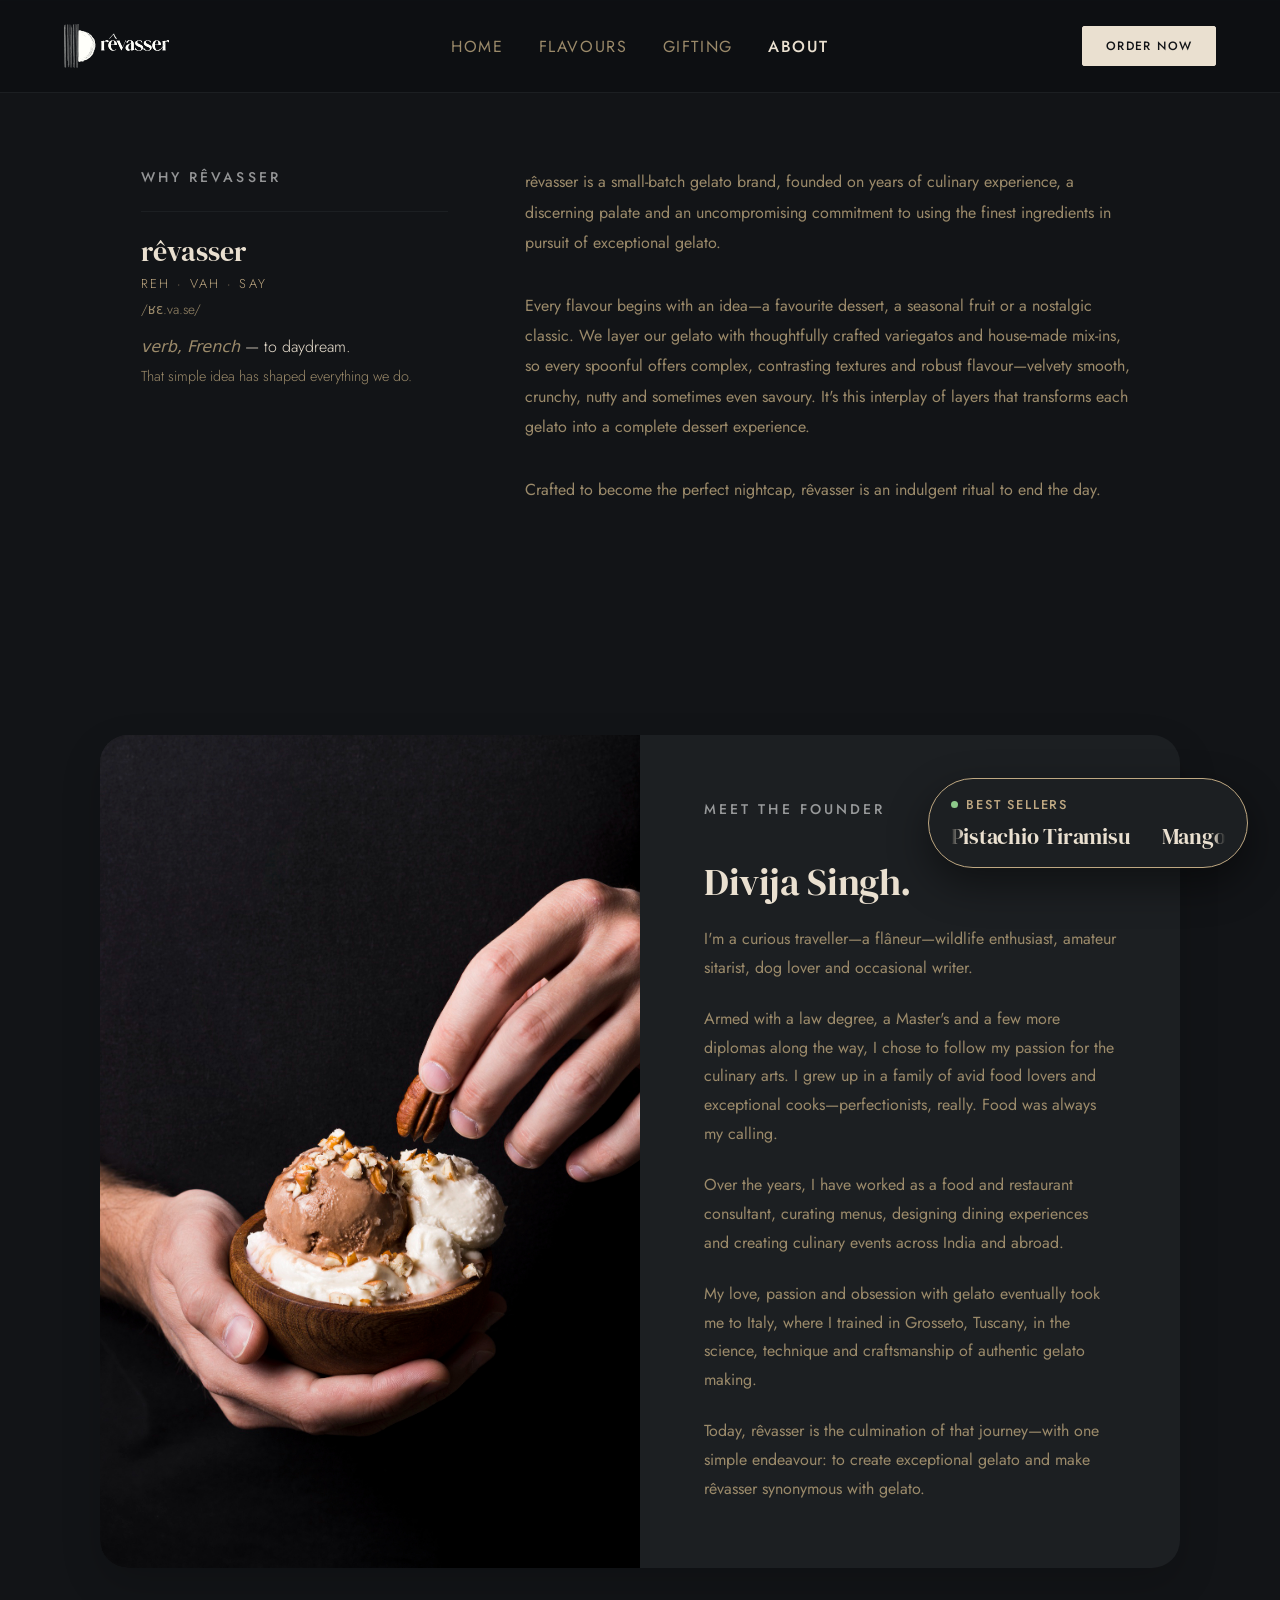
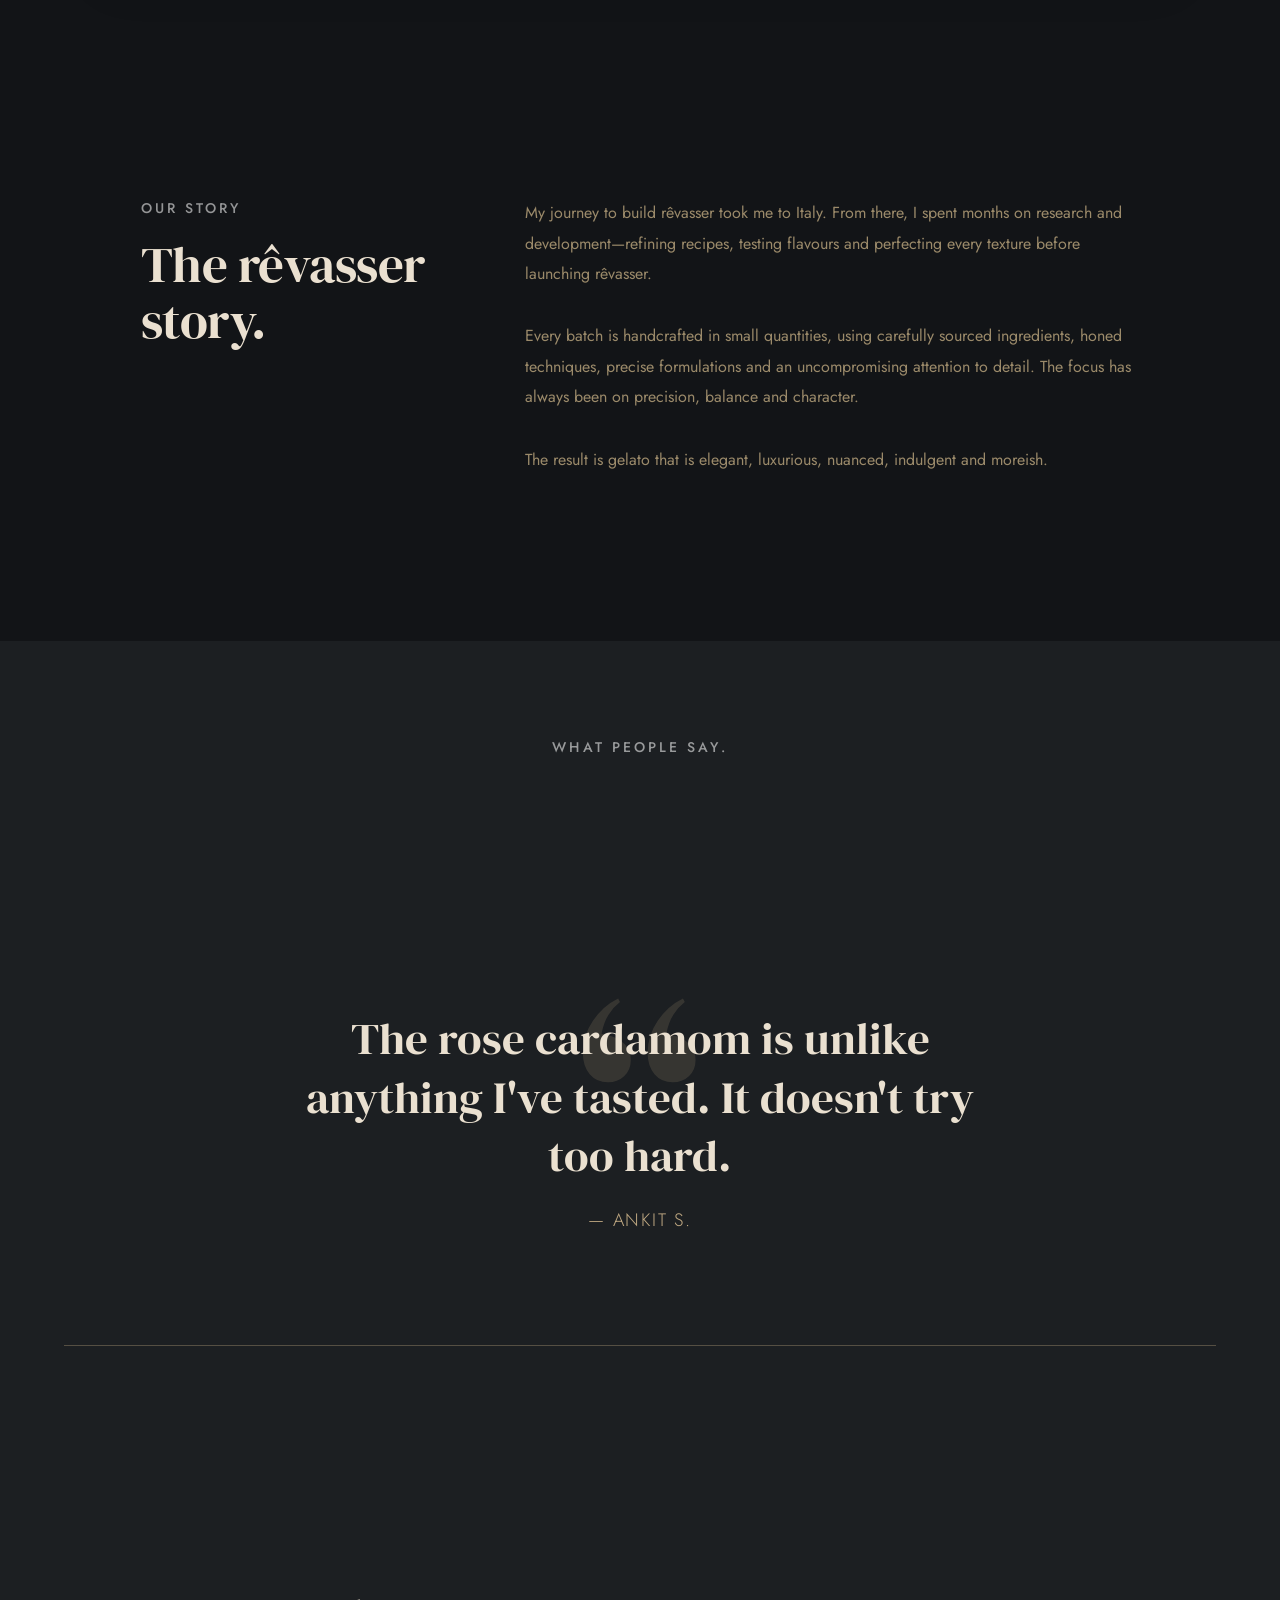
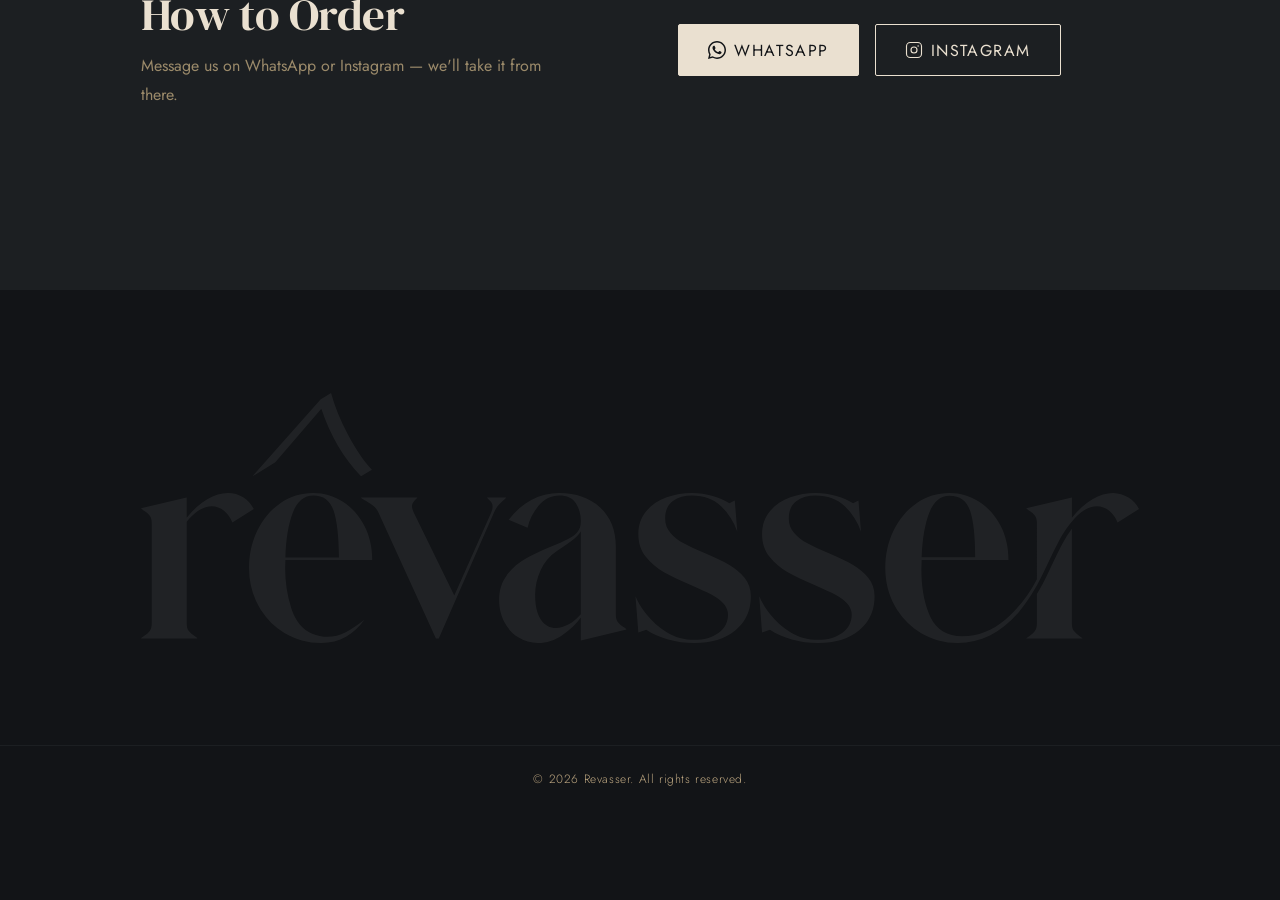
==== commit d2952cad: "Apply client copy feedback across all pages - Homepage: drop small-batch eyebrow, shorten hero line," ====
--- a/about.html
+++ b/about.html
@@ -49,23 +49,20 @@
     <div class="story__inner">
       <div class="story__header">
         <p class="hero__eyebrow">Why rêvasser</p>
-        <h2 class="section-title">To<br /><em>daydream.</em></h2>
+        <aside class="definition" aria-label="Meaning of rêvasser">
+          <p class="definition__word">rêvasser</p>
+          <p class="definition__say">reh · vah · say</p>
+          <p class="definition__ipa">/ʁɛ.va.se/</p>
+          <p class="definition__meaning"><span>verb, French</span> — to daydream.</p>
+          <p class="definition__note">That simple idea has shaped everything we do.</p>
+        </aside>
       </div>
       <div class="story__body">
         <p class="body-text story__text">
-          rêvasser is a small-batch gelato brand, trained in Italy and backed by years of culinary experience, a discerning palate and an uncompromising commitment to using the finest ingredients in pursuit of exceptional gelato.
-        </p>
-        <p class="body-text story__text">
-          The French word rêvasser means "to daydream." That simple idea has shaped everything we do.
-        </p>
-        <p class="body-text story__text">
-          Every flavour begins with an idea—a favourite dessert, a seasonal fruit or a nostalgic classic. We layer our gelato with thoughtfully crafted variegatos and house-made mix-ins, so every spoonful offers a new texture and robust flavour—velvety smooth, crunchy, nutty and sometimes even savoury. It's this interplay of layers that transforms each gelato into a complete dessert experience.
-        </p>
-        <p class="body-text story__text">
-          At rêvasser, gelato isn't an accompaniment to dessert—it is the dessert!
-        </p>
-        <p class="body-text story__text">
-          Each recipe is thoughtfully composed and carefully balanced, from the base to the final mix-in, creating layers of flavour and texture in every bite. Our flavour combinations are unique, and some pairings have been a revelation for me as well!
+          rêvasser is a small-batch gelato brand, founded on years of culinary experience, a discerning palate and an uncompromising commitment to using the finest ingredients in pursuit of exceptional gelato.
+        </p>
+        <p class="body-text story__text">
+          Every flavour begins with an idea—a favourite dessert, a seasonal fruit or a nostalgic classic. We layer our gelato with thoughtfully crafted variegatos and house-made mix-ins, so every spoonful offers complex, contrasting textures and robust flavour—velvety smooth, crunchy, nutty and sometimes even savoury. It's this interplay of layers that transforms each gelato into a complete dessert experience.
         </p>
         <p class="body-text story__text">
           Crafted to become the perfect nightcap, rêvasser is an indulgent ritual to end the day.
@@ -160,6 +157,11 @@
     </div>
   </section>
 
+  <!-- ─── RÊVASSER BANNER ──────────────────────────────── -->
+  <section class="wordmark" aria-hidden="true">
+    <img class="wordmark__img" src="images/brand_wordmark.svg" alt="" />
+  </section>
+
   <!-- ─── FOOTER ───────────────────────────────────────── -->
   <footer class="footer">
     <p class="footer__copy">&copy; 2026 Revasser. All rights reserved.</p>
@@ -174,7 +176,7 @@
   <div class="churn-banner" id="churn-banner">
     <div class="churn-banner__label">
       <span class="churn-banner__dot" aria-hidden="true"></span>
-      Now Churning
+      Best Sellers
     </div>
     <div class="churn-banner__ticker">
       <div class="churn-banner__track" id="churn-banner-track">
--- a/style.css
+++ b/style.css
@@ -902,6 +902,23 @@
 .allergens__text strong { color: var(--ink); font-weight: 400; }
 
 /* ───────────────────────────────────────────
+   RÊVASSER WORDMARK WATERMARK (end of every page)
+─────────────────────────────────────────── */
+.wordmark {
+  padding: clamp(4rem, 8vw, 7rem) var(--rail);
+  overflow: hidden;
+  text-align: center;
+}
+
+.wordmark__img {
+  display: block;
+  width: min(78vw, 1100px);
+  height: auto;
+  margin: 0 auto;
+  opacity: 0.06;
+}
+
+/* ───────────────────────────────────────────
    FOOTER
 ─────────────────────────────────────────── */
 .footer {
@@ -988,6 +1005,8 @@
   margin: 0 auto clamp(3rem, 5vw, 5rem);
 }
 
+.flavour-detail__header .body-text { max-width: 60ch; margin-top: 1rem; }
+
 .flavour-detail__list {
   max-width: 1080px;
   margin: 0 auto;
@@ -1034,7 +1053,7 @@
 }
 
 .flavour-detail__note {
-  max-width: 44ch;
+  max-width: 60ch;
   margin-top: 0.4rem;
 }
 
@@ -1314,6 +1333,52 @@
 
 .story--home .story__body { gap: 2rem; }
 .story--home .story__text { line-height: 1.9; }
+
+/* Definition callout — meaning and pronunciation of rêvasser */
+.definition {
+  margin-top: 1.5rem;
+  padding-top: 1.5rem;
+  border-top: 1px solid var(--parchment);
+  display: flex;
+  flex-direction: column;
+  gap: 0.4rem;
+}
+
+.definition__word {
+  font-family: var(--font-serif);
+  font-size: 1.75rem;
+  line-height: 1.1;
+  color: var(--ink);
+}
+
+.definition__say {
+  font-size: 0.8rem;
+  letter-spacing: 0.18em;
+  text-transform: uppercase;
+  color: var(--sand);
+}
+
+.definition__ipa {
+  font-size: 0.85rem;
+  color: var(--muted);
+}
+
+.definition__meaning {
+  margin-top: 0.6rem;
+  font-size: 1rem;
+  color: var(--ink);
+}
+
+.definition__meaning span {
+  font-style: italic;
+  color: var(--muted);
+}
+
+.definition__note {
+  font-size: 0.9rem;
+  line-height: 1.7;
+  color: var(--muted);
+}
 
 /* ───────────────────────────────────────────
    RESPONSIVE — TABLET ≤ 900px
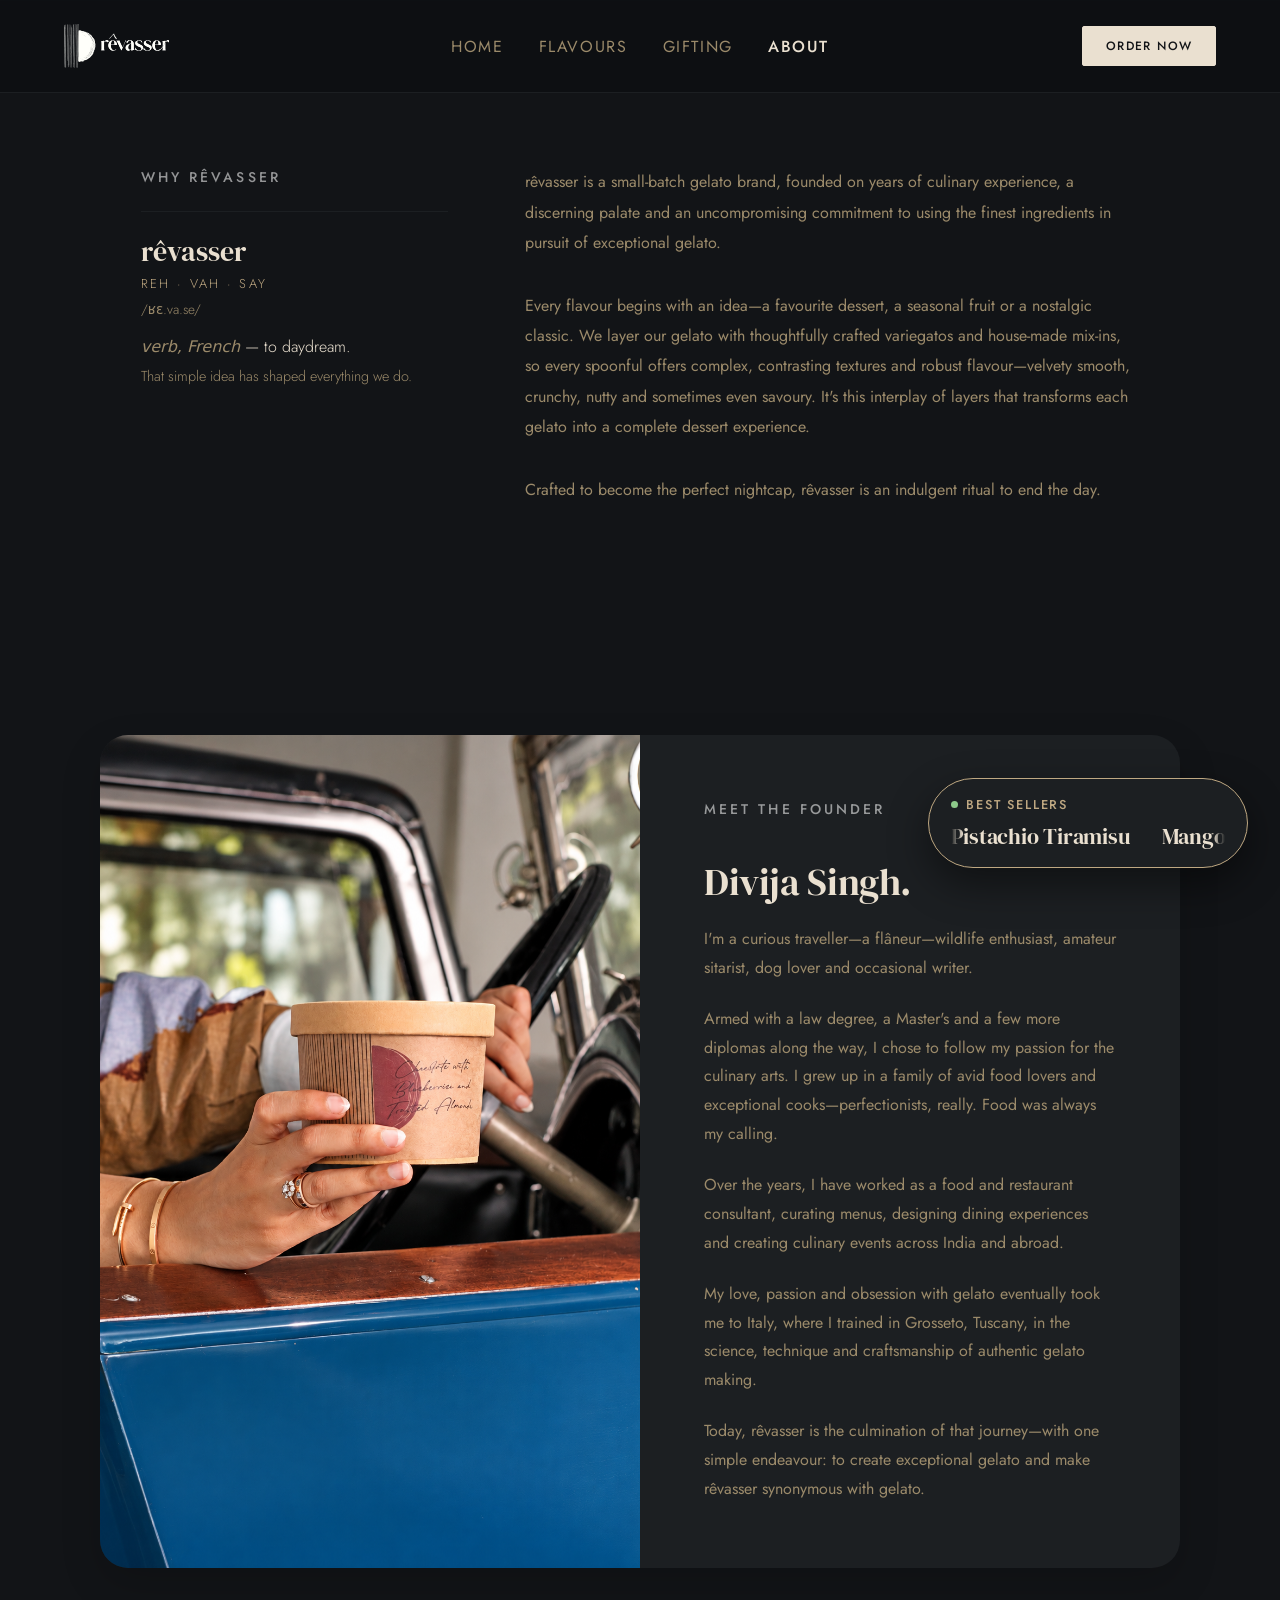
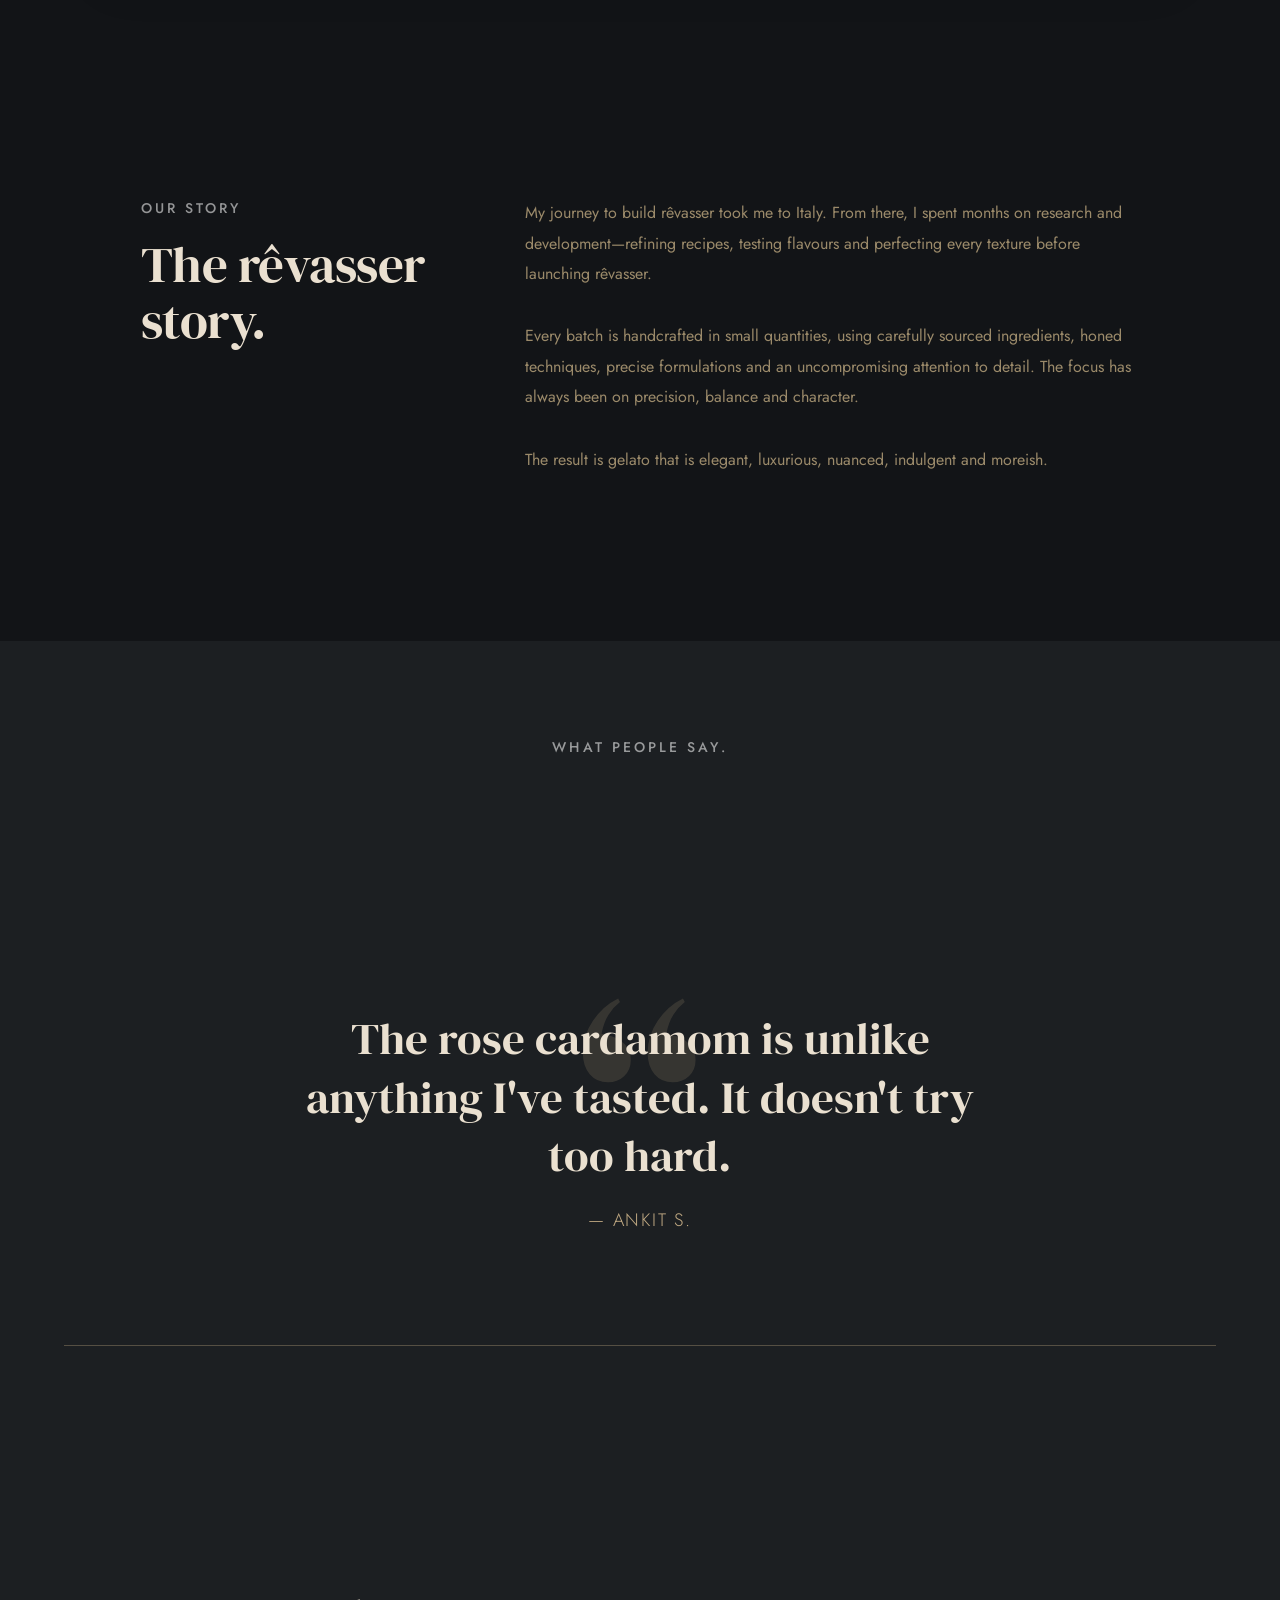
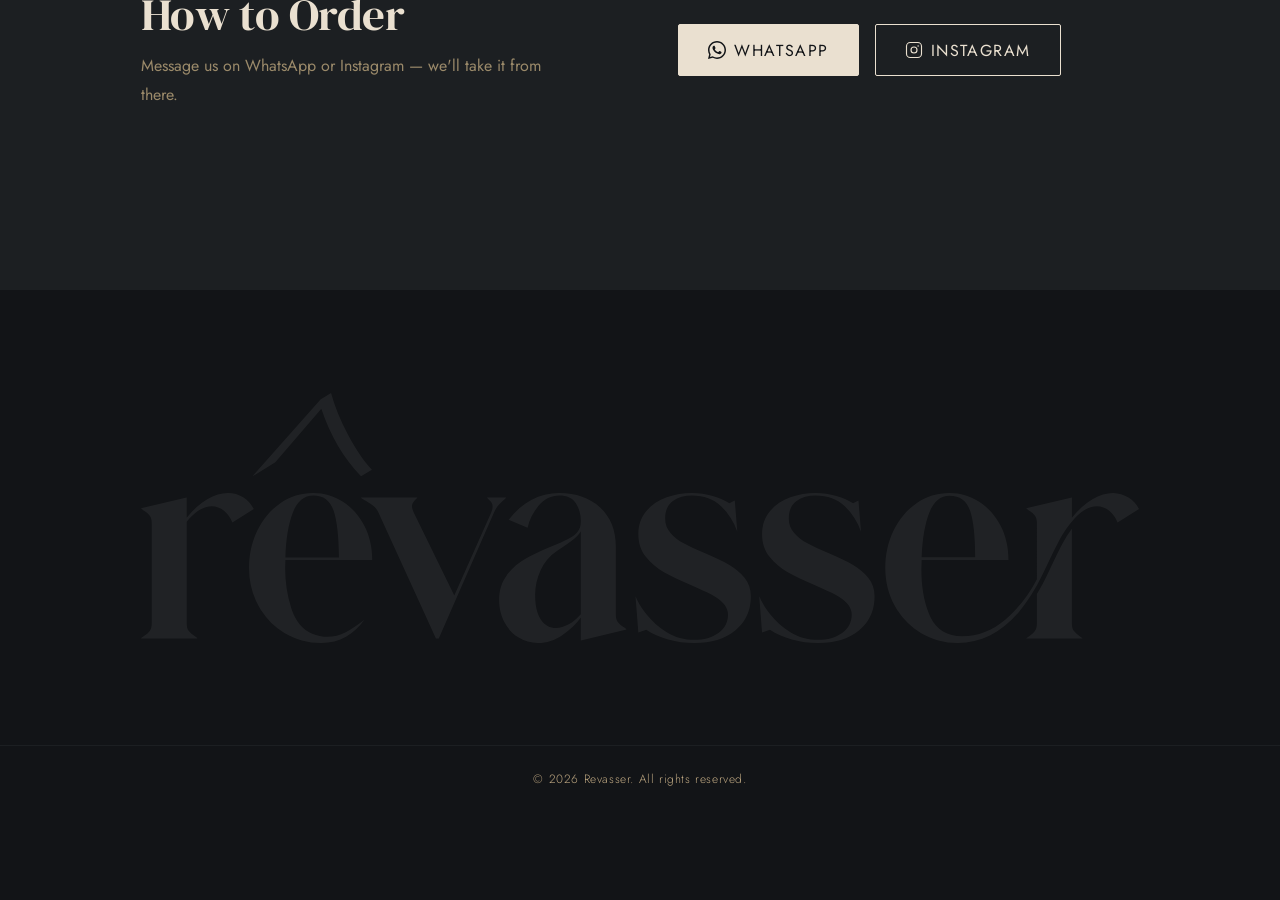
==== commit 51c1b76b: "Mobile hero tweaks, new images, remove gifting eyebrow - Flavours: rotated, letterbox-cropped hero i" ====
--- a/about.html
+++ b/about.html
@@ -75,7 +75,7 @@
   <section class="founder">
     <div class="founder__inner">
       <div class="founder__image-wrap">
-        <img src="images/about-founder.jpg" alt="Divija Singh, founder of Revasser" />
+        <img src="images/about-founder.png" alt="Divija Singh, founder of Revasser" />
       </div>
       <div class="founder__text">
         <p class="hero__eyebrow">Meet the Founder</p>
--- a/style.css
+++ b/style.css
@@ -942,6 +942,8 @@
   justify-content: center;
 }
 
+.g-hero .hero__bg img { object-position: center 85%; }
+
 .g-hero__content {
   align-items: center;
   text-align: center;
@@ -972,6 +974,11 @@
 .f-hero {
   height: 640px;
   justify-content: center;
+}
+
+.f-hero picture {
+  display: block;
+  height: 100%;
 }
 
 .f-hero__content {
@@ -1268,6 +1275,8 @@
   overflow: hidden;
 }
 
+.founder__image-wrap img { object-position: center 35%; } /* keep the cup in frame when cropped wide */
+
 .founder__text {
   display: flex;
   flex-direction: column;
@@ -1431,6 +1440,22 @@
 ─────────────────────────────────────────── */
 @media (max-width: 560px) {
   .order--split .order__ctas { flex-direction: column; }
+
+  /* Gifting hero — focus on the gelato tubs */
+  .g-hero .hero__bg img { object-position: 64% center; }
+
+  /* Flavours hero — portrait image (cups stacked), title overlaid at the bottom */
+  .f-hero {
+    height: calc(5rem + 200vw); /* fixed nav + image */
+    background: #0C0B0C; /* matches the photo's backdrop */
+  }
+  .f-hero .hero__bg { top: 5rem; } /* clear the fixed nav */
+  .f-hero .hero__bg img {
+    object-fit: contain;
+    /* feather the photo's side edges into the backdrop */
+    -webkit-mask-image: linear-gradient(to right, transparent 17%, #000 27%, #000 73%, transparent 83%);
+            mask-image: linear-gradient(to right, transparent 17%, #000 27%, #000 73%, transparent 83%);
+  }
 
   .churn-banner {
     left: 0;
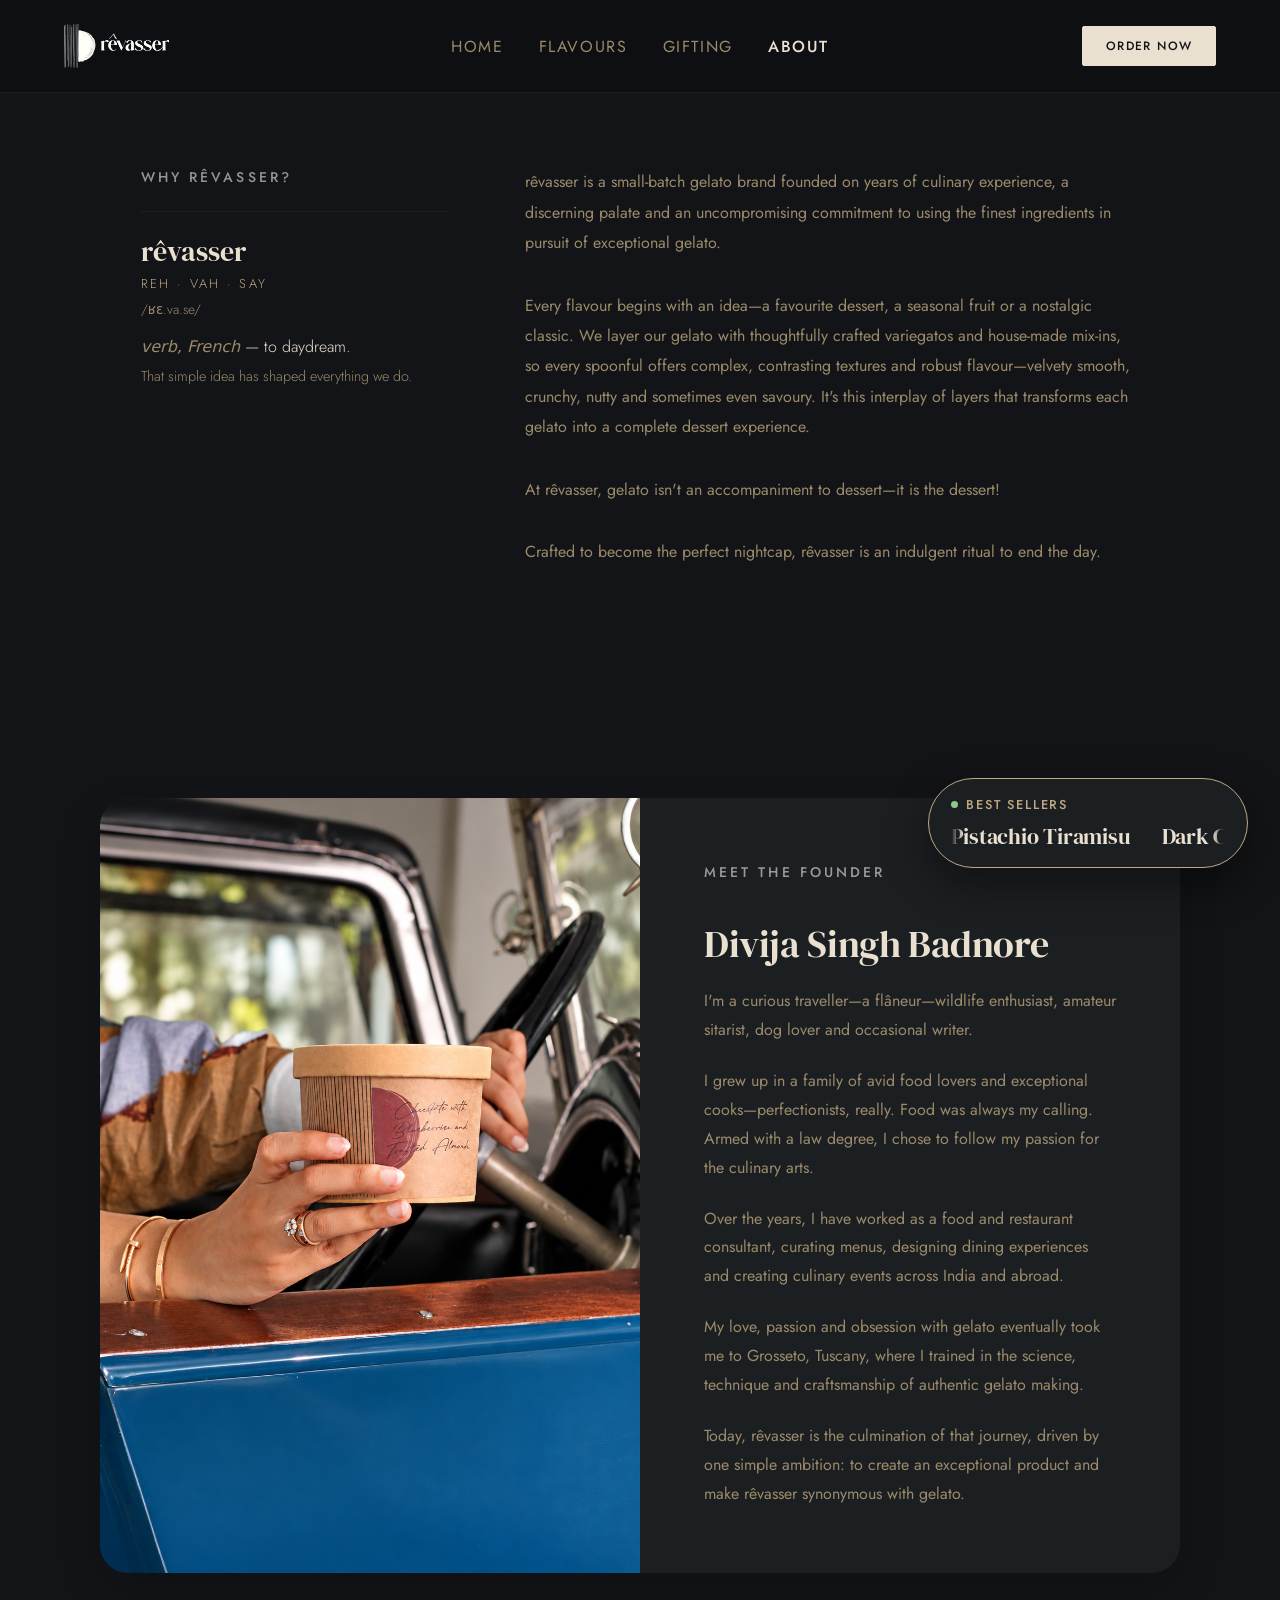
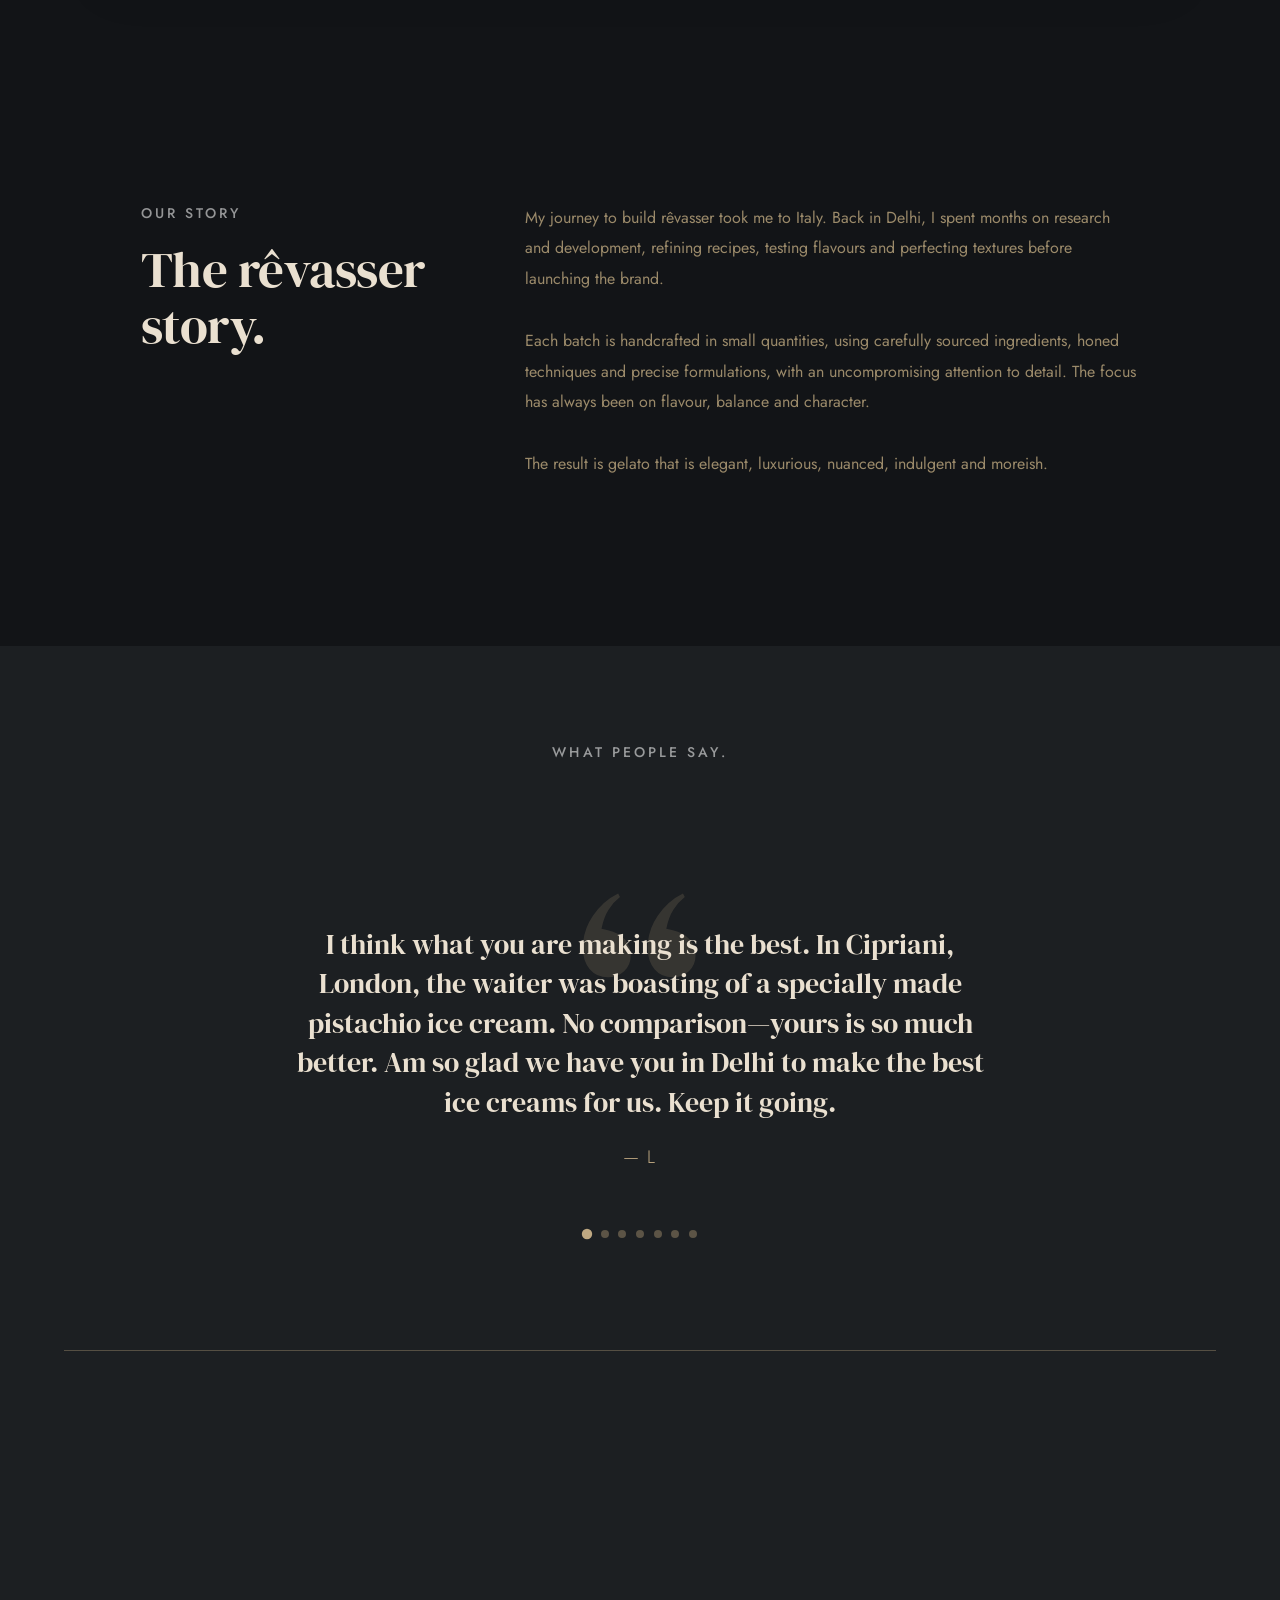
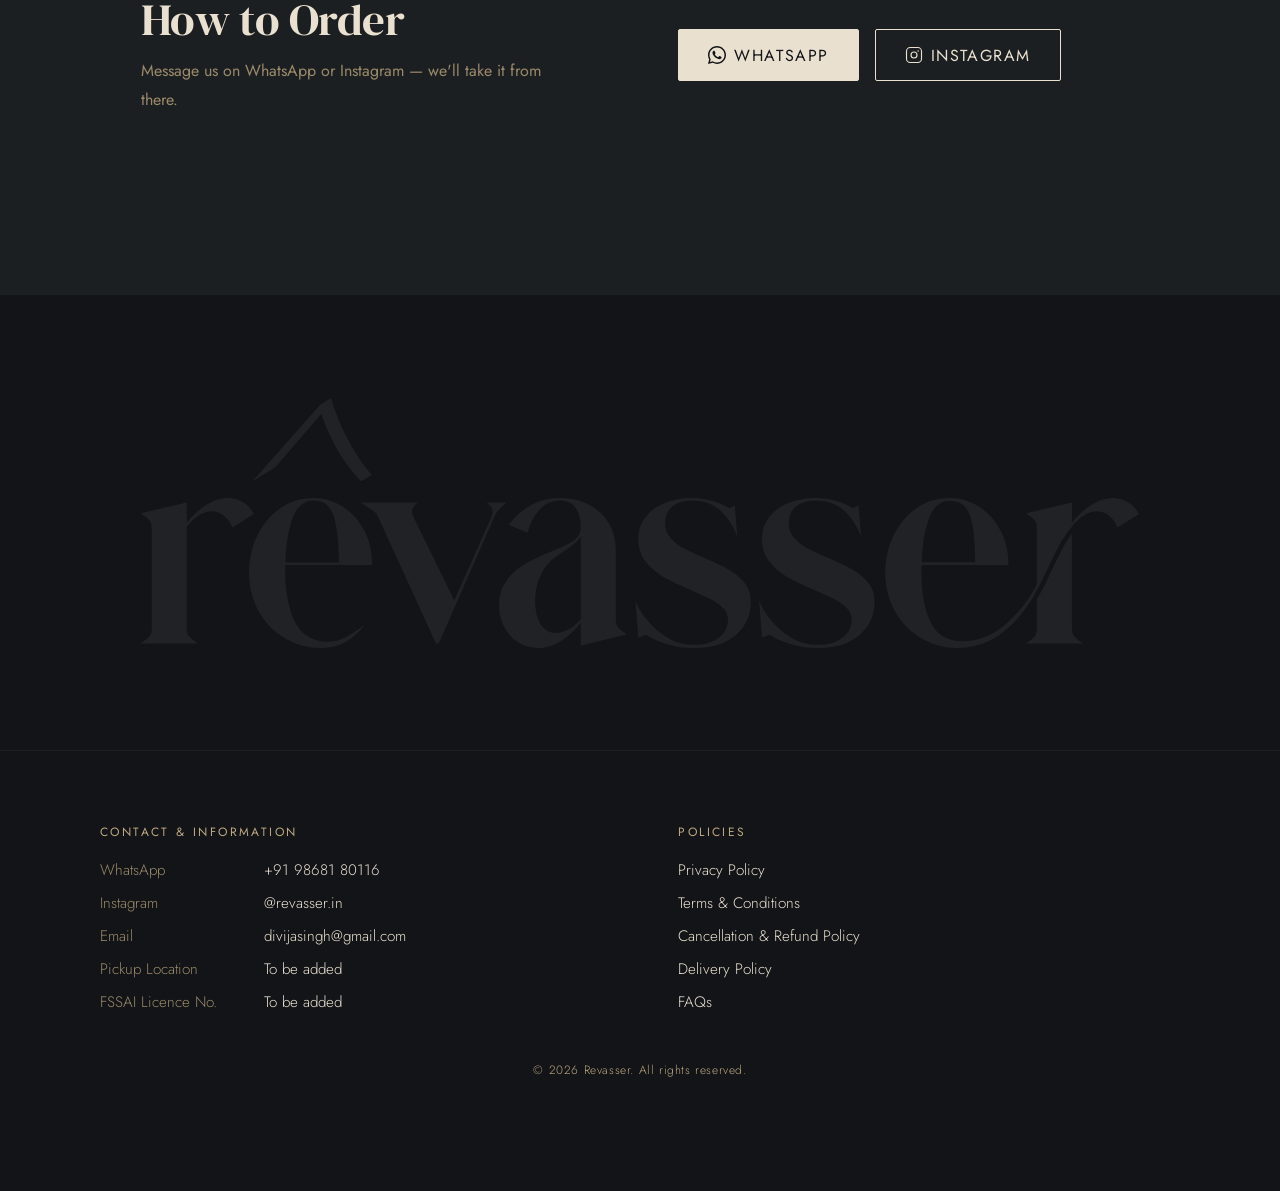
==== commit 3e427d23: "Apply client feedback: prices, allergens, testimonials, FAQ, footer - Add flavour prices and update " ====
--- a/about.html
+++ b/about.html
@@ -24,11 +24,11 @@
       <div class="nav__links-footer">
         <span class="nav__links-divider" aria-hidden="true"></span>
         <div class="nav__links-ctas">
-          <a href="https://wa.me/YOURNUMBER" class="btn btn--dark" target="_blank" rel="noopener">
+          <a href="https://wa.me/919868180116" class="btn btn--dark" target="_blank" rel="noopener">
             <svg width="18" height="18" viewBox="0 0 24 24" fill="currentColor" aria-hidden="true"><path d="M17.472 14.382c-.297-.149-1.758-.867-2.03-.967-.273-.099-.471-.148-.67.15-.197.297-.767.966-.94 1.164-.173.199-.347.223-.644.075-.297-.15-1.255-.463-2.39-1.475-.883-.788-1.48-1.761-1.653-2.059-.173-.297-.018-.458.13-.606.134-.133.298-.347.446-.52.149-.174.198-.298.298-.497.099-.198.05-.371-.025-.52-.075-.149-.669-1.612-.916-2.207-.242-.579-.487-.5-.669-.51-.173-.008-.371-.01-.57-.01-.198 0-.52.074-.792.372-.272.297-1.04 1.016-1.04 2.479 0 1.462 1.065 2.875 1.213 3.074.149.198 2.096 3.2 5.077 4.487.709.306 1.262.489 1.694.625.712.227 1.36.195 1.871.118.571-.085 1.758-.719 2.006-1.413.248-.694.248-1.289.173-1.413-.074-.124-.272-.198-.57-.347z"/><path d="M12 0C5.373 0 0 5.373 0 12c0 2.123.555 4.116 1.528 5.845L0 24l6.335-1.507A11.933 11.933 0 0012 24c6.627 0 12-5.373 12-12S18.627 0 12 0zm0 22c-1.885 0-3.652-.49-5.187-1.349l-.371-.217-3.762.895.924-3.653-.24-.384A9.959 9.959 0 012 12C2 6.477 6.477 2 12 2s10 4.477 10 10-4.477 10-10 10z"/></svg>
             WhatsApp
           </a>
-          <a href="https://instagram.com/YOURHANDLE" class="btn btn--outline" target="_blank" rel="noopener">
+          <a href="https://www.instagram.com/revasser.in/" class="btn btn--outline" target="_blank" rel="noopener">
             <svg width="18" height="18" viewBox="0 0 24 24" fill="none" stroke="currentColor" stroke-width="1.5" aria-hidden="true"><rect x="2" y="2" width="20" height="20" rx="5"/><circle cx="12" cy="12" r="4"/><circle cx="17.5" cy="6.5" r="1" fill="currentColor" stroke="none"/></svg>
             Instagram
           </a>
@@ -48,7 +48,7 @@
   <section class="story story--home">
     <div class="story__inner">
       <div class="story__header">
-        <p class="hero__eyebrow">Why rêvasser</p>
+        <p class="hero__eyebrow">Why rêvasser?</p>
         <aside class="definition" aria-label="Meaning of rêvasser">
           <p class="definition__word">rêvasser</p>
           <p class="definition__say">reh · vah · say</p>
@@ -59,10 +59,13 @@
       </div>
       <div class="story__body">
         <p class="body-text story__text">
-          rêvasser is a small-batch gelato brand, founded on years of culinary experience, a discerning palate and an uncompromising commitment to using the finest ingredients in pursuit of exceptional gelato.
+          rêvasser is a small-batch gelato brand founded on years of culinary experience, a discerning palate and an uncompromising commitment to using the finest ingredients in pursuit of exceptional gelato.
         </p>
         <p class="body-text story__text">
           Every flavour begins with an idea—a favourite dessert, a seasonal fruit or a nostalgic classic. We layer our gelato with thoughtfully crafted variegatos and house-made mix-ins, so every spoonful offers complex, contrasting textures and robust flavour—velvety smooth, crunchy, nutty and sometimes even savoury. It's this interplay of layers that transforms each gelato into a complete dessert experience.
+        </p>
+        <p class="body-text story__text">
+          At rêvasser, gelato isn't an accompaniment to dessert—it is the dessert!
         </p>
         <p class="body-text story__text">
           Crafted to become the perfect nightcap, rêvasser is an indulgent ritual to end the day.
@@ -75,25 +78,25 @@
   <section class="founder">
     <div class="founder__inner">
       <div class="founder__image-wrap">
-        <img src="images/about-founder.png" alt="Divija Singh, founder of Revasser" />
+        <img src="images/about-founder.png" alt="Divija Singh Badnore, founder of Revasser" />
       </div>
       <div class="founder__text">
         <p class="hero__eyebrow">Meet the Founder</p>
-        <h2 class="section-title founder__name">Divija <em>Singh.</em></h2>
+        <h2 class="section-title founder__name">Divija Singh <em>Badnore</em></h2>
         <p class="body-text founder__story">
           I'm a curious traveller—a flâneur—wildlife enthusiast, amateur sitarist, dog lover and occasional writer.
         </p>
         <p class="body-text founder__story">
-          Armed with a law degree, a Master's and a few more diplomas along the way, I chose to follow my passion for the culinary arts. I grew up in a family of avid food lovers and exceptional cooks—perfectionists, really. Food was always my calling.
+          I grew up in a family of avid food lovers and exceptional cooks—perfectionists, really. Food was always my calling. Armed with a law degree, I chose to follow my passion for the culinary arts.
         </p>
         <p class="body-text founder__story">
           Over the years, I have worked as a food and restaurant consultant, curating menus, designing dining experiences and creating culinary events across India and abroad.
         </p>
         <p class="body-text founder__story">
-          My love, passion and obsession with gelato eventually took me to Italy, where I trained in Grosseto, Tuscany, in the science, technique and craftsmanship of authentic gelato making.
-        </p>
-        <p class="body-text founder__story">
-          Today, rêvasser is the culmination of that journey—with one simple endeavour: to create exceptional gelato and make rêvasser synonymous with gelato.
+          My love, passion and obsession with gelato eventually took me to Grosseto, Tuscany, where I trained in the science, technique and craftsmanship of authentic gelato making.
+        </p>
+        <p class="body-text founder__story">
+          Today, rêvasser is the culmination of that journey, driven by one simple ambition: to create an exceptional product and make rêvasser synonymous with gelato.
         </p>
       </div>
     </div>
@@ -108,10 +111,10 @@
       </div>
       <div class="story__body">
         <p class="body-text story__text">
-          My journey to build rêvasser took me to Italy. From there, I spent months on research and development—refining recipes, testing flavours and perfecting every texture before launching rêvasser.
-        </p>
-        <p class="body-text story__text">
-          Every batch is handcrafted in small quantities, using carefully sourced ingredients, honed techniques, precise formulations and an uncompromising attention to detail. The focus has always been on precision, balance and character.
+          My journey to build rêvasser took me to Italy. Back in Delhi, I spent months on research and development, refining recipes, testing flavours and perfecting textures before launching the brand.
+        </p>
+        <p class="body-text story__text">
+          Each batch is handcrafted in small quantities, using carefully sourced ingredients, honed techniques and precise formulations, with an uncompromising attention to detail. The focus has always been on flavour, balance and character.
         </p>
         <p class="body-text story__text">
           The result is gelato that is elegant, luxurious, nuanced, indulgent and moreish.
@@ -127,9 +130,41 @@
       <div class="testimonials__carousel" id="testimonials-carousel">
         <span class="testimonials__quote-mark" aria-hidden="true">&#8220;</span>
         <blockquote class="testimonial is-active">
-          <p class="testimonial__quote">The rose cardamom is unlike anything I've tasted. It doesn't try too hard.</p>
-          <footer class="testimonial__attr">— Ankit S.</footer>
-        </blockquote>
+          <p class="testimonial__quote">I think what you are making is the best. In Cipriani, London, the waiter was boasting of a specially made pistachio ice cream. No comparison—yours is so much better. Am so glad we have you in Delhi to make the best ice creams for us. Keep it going.</p>
+          <footer class="testimonial__attr">— L</footer>
+        </blockquote>
+        <blockquote class="testimonial">
+          <p class="testimonial__quote">Absolutely terrific! Yours is my favourite gelato!</p>
+          <footer class="testimonial__attr">— Vs</footer>
+        </blockquote>
+        <blockquote class="testimonial">
+          <p class="testimonial__quote">Thank you so much for your most excellent gelatos. Their texture was so good! I loved how creamy and yet how light they felt. Especially the subtlety of the mango pistachio one. We thoroughly enjoyed every bite. It was better than many gelatos that we'd had in Italy itself.</p>
+          <footer class="testimonial__attr">— H</footer>
+        </blockquote>
+        <blockquote class="testimonial">
+          <p class="testimonial__quote">Just saying—I have not eaten better. Matches Venchi in Italy.</p>
+          <footer class="testimonial__attr">— As</footer>
+        </blockquote>
+        <blockquote class="testimonial">
+          <p class="testimonial__quote">You are good at what you do, you have brought another dimension to gelato in Delhi—thank you Divija and keep it going.</p>
+          <footer class="testimonial__attr">— P</footer>
+        </blockquote>
+        <blockquote class="testimonial">
+          <p class="testimonial__quote">Super chocolate gelato! Rich, smooth and full of flavour, with the brownies and pecans adding just the right amount of texture. It's absolutely perfect! Really enjoyed every spoonful. Congratulations, Divija, it's a grand success! And now, looking forward to putting my feet up, daydreaming and enjoying rêvasser!</p>
+          <footer class="testimonial__attr">— Ad</footer>
+        </blockquote>
+        <blockquote class="testimonial">
+          <p class="testimonial__quote">rêvasser by Divija has completely spoilt me for all other ice creams! The Cheese Cherry Almond Crumble and Pistachio Tiramisu are absolute favourites. I honestly can't enjoy any other gelato now without comparing it to rêvasser—and nothing else seems to come close. Once you've tasted these, there's simply no going back!</p>
+        </blockquote>
+      </div>
+      <div class="testimonials__dots" id="testimonials-dots">
+        <button type="button" class="testimonials__dot is-active" aria-label="Show testimonial 1"></button>
+        <button type="button" class="testimonials__dot" aria-label="Show testimonial 2"></button>
+        <button type="button" class="testimonials__dot" aria-label="Show testimonial 3"></button>
+        <button type="button" class="testimonials__dot" aria-label="Show testimonial 4"></button>
+        <button type="button" class="testimonials__dot" aria-label="Show testimonial 5"></button>
+        <button type="button" class="testimonials__dot" aria-label="Show testimonial 6"></button>
+        <button type="button" class="testimonials__dot" aria-label="Show testimonial 7"></button>
       </div>
     </div>
   </section>
@@ -145,11 +180,11 @@
       </header>
 
       <div class="order__ctas">
-        <a href="https://wa.me/YOURNUMBER" class="btn btn--dark" target="_blank" rel="noopener">
+        <a href="https://wa.me/919868180116" class="btn btn--dark" target="_blank" rel="noopener">
           <svg width="18" height="18" viewBox="0 0 24 24" fill="currentColor" aria-hidden="true"><path d="M17.472 14.382c-.297-.149-1.758-.867-2.03-.967-.273-.099-.471-.148-.67.15-.197.297-.767.966-.94 1.164-.173.199-.347.223-.644.075-.297-.15-1.255-.463-2.39-1.475-.883-.788-1.48-1.761-1.653-2.059-.173-.297-.018-.458.13-.606.134-.133.298-.347.446-.52.149-.174.198-.298.298-.497.099-.198.05-.371-.025-.52-.075-.149-.669-1.612-.916-2.207-.242-.579-.487-.5-.669-.51-.173-.008-.371-.01-.57-.01-.198 0-.52.074-.792.372-.272.297-1.04 1.016-1.04 2.479 0 1.462 1.065 2.875 1.213 3.074.149.198 2.096 3.2 5.077 4.487.709.306 1.262.489 1.694.625.712.227 1.36.195 1.871.118.571-.085 1.758-.719 2.006-1.413.248-.694.248-1.289.173-1.413-.074-.124-.272-.198-.57-.347z"/><path d="M12 0C5.373 0 0 5.373 0 12c0 2.123.555 4.116 1.528 5.845L0 24l6.335-1.507A11.933 11.933 0 0012 24c6.627 0 12-5.373 12-12S18.627 0 12 0zm0 22c-1.885 0-3.652-.49-5.187-1.349l-.371-.217-3.762.895.924-3.653-.24-.384A9.959 9.959 0 012 12C2 6.477 6.477 2 12 2s10 4.477 10 10-4.477 10-10 10z"/></svg>
           WhatsApp
         </a>
-        <a href="https://instagram.com/YOURHANDLE" class="btn btn--outline" target="_blank" rel="noopener">
+        <a href="https://www.instagram.com/revasser.in/" class="btn btn--outline" target="_blank" rel="noopener">
           <svg width="18" height="18" viewBox="0 0 24 24" fill="none" stroke="currentColor" stroke-width="1.5" aria-hidden="true"><rect x="2" y="2" width="20" height="20" rx="5"/><circle cx="12" cy="12" r="4"/><circle cx="17.5" cy="6.5" r="1" fill="currentColor" stroke="none"/></svg>
           Instagram
         </a>
@@ -164,6 +199,28 @@
 
   <!-- ─── FOOTER ───────────────────────────────────────── -->
   <footer class="footer">
+    <div class="footer__grid">
+      <div class="footer__col">
+        <h3 class="footer__heading">Contact &amp; Information</h3>
+        <ul class="footer__list">
+          <li><span class="footer__label">WhatsApp</span><a href="https://wa.me/919868180116" target="_blank" rel="noopener">+91 98681 80116</a></li>
+          <li><span class="footer__label">Instagram</span><a href="https://www.instagram.com/revasser.in/" target="_blank" rel="noopener">@revasser.in</a></li>
+          <li><span class="footer__label">Email</span><a href="mailto:divijasingh@gmail.com">divijasingh@gmail.com</a></li>
+          <li><span class="footer__label">Pickup Location</span><span>To be added</span></li>
+          <li><span class="footer__label">FSSAI Licence No.</span><span>To be added</span></li>
+        </ul>
+      </div>
+      <div class="footer__col">
+        <h3 class="footer__heading">Policies</h3>
+        <ul class="footer__list">
+          <li><a href="#">Privacy Policy</a></li>
+          <li><a href="#">Terms &amp; Conditions</a></li>
+          <li><a href="#">Cancellation &amp; Refund Policy</a></li>
+          <li><a href="#">Delivery Policy</a></li>
+          <li><a href="index.html#faq">FAQs</a></li>
+        </ul>
+      </div>
+    </div>
     <p class="footer__copy">&copy; 2026 Revasser. All rights reserved.</p>
   </footer>
 
@@ -181,7 +238,7 @@
     <div class="churn-banner__ticker">
       <div class="churn-banner__track" id="churn-banner-track">
         <span class="churn-banner__item">Pistachio Tiramisu</span>
-        <span class="churn-banner__item">Mango Pistachio</span>
+        <span class="churn-banner__item">Dark Chocolate Brownie &amp; Buttered Pecan</span>
       </div>
     </div>
   </div>
--- a/style.css
+++ b/style.css
@@ -922,9 +922,107 @@
    FOOTER
 ─────────────────────────────────────────── */
 .footer {
-  padding: 1.5rem var(--rail) 7rem;
+  padding: clamp(3rem, 6vw, 4.5rem) var(--rail) 7rem;
   border-top: 1px solid var(--parchment);
 }
+
+.footer__grid {
+  display: grid;
+  grid-template-columns: repeat(auto-fit, minmax(16rem, 1fr));
+  gap: 2.5rem clamp(2rem, 6vw, 6rem);
+  max-width: 1080px;
+  margin: 0 auto 3rem;
+}
+
+.footer__heading {
+  font-size: 0.75rem;
+  font-weight: 400;
+  letter-spacing: 0.2em;
+  text-transform: uppercase;
+  color: var(--sand);
+  margin-bottom: 1.1rem;
+}
+
+.footer__list {
+  list-style: none;
+  display: flex;
+  flex-direction: column;
+  gap: 0.7rem;
+  font-size: 0.95rem;
+  color: var(--ink);
+}
+
+.footer__list li { display: flex; flex-wrap: wrap; gap: 0.2rem 0.75rem; }
+
+.footer__label {
+  min-width: 9.5rem;
+  color: var(--muted);
+}
+
+.footer__list a { transition: color 0.2s ease; }
+.footer__list a:hover { color: var(--sand); }
+
+/* ───────────────────────────────────────────
+   FAQ (home page)
+─────────────────────────────────────────── */
+.faq {
+  padding: var(--gap) var(--rail);
+  border-top: 1px solid var(--parchment);
+}
+
+.faq__inner {
+  max-width: 820px;
+  margin: 0 auto;
+}
+
+.faq__header { margin-bottom: 2.5rem; }
+
+.faq__group + .faq__group { margin-top: 2.5rem; }
+
+.faq__group-title {
+  font-size: 0.75rem;
+  font-weight: 400;
+  letter-spacing: 0.2em;
+  text-transform: uppercase;
+  color: var(--sand);
+  margin-bottom: 0.5rem;
+}
+
+.faq__item { border-bottom: 1px solid var(--parchment); }
+
+.faq__q {
+  list-style: none;
+  cursor: pointer;
+  display: flex;
+  justify-content: space-between;
+  align-items: center;
+  gap: 1.5rem;
+  padding: 1.1rem 0;
+  font-size: 1.05rem;
+  color: var(--ink);
+}
+
+.faq__q::-webkit-details-marker { display: none; }
+
+.faq__q::after {
+  content: "+";
+  font-size: 1.4rem;
+  line-height: 1;
+  color: var(--sand);
+  transition: transform 0.2s ease;
+}
+
+.faq__item[open] .faq__q::after { transform: rotate(45deg); }
+
+.faq__a {
+  padding-bottom: 1.2rem;
+  display: flex;
+  flex-direction: column;
+  gap: 0.6rem;
+  max-width: 65ch;
+}
+
+.faq__a a { color: var(--sand); text-decoration: underline; text-underline-offset: 3px; }
 
 .footer__copy {
   text-align: center;
@@ -1065,12 +1163,18 @@
 }
 
 .flavour-detail__price {
-  margin-top: 0.4rem;
-  font-size: 0.75rem;
-  letter-spacing: 0.14em;
+  margin-top: 0.6rem;
+  font-family: var(--font-serif);
+  font-size: 1.5rem;
+  color: var(--sand);
+}
+
+.flavour-detail__price span {
+  font-family: var(--font-sans);
+  font-size: 0.8rem;
+  letter-spacing: 0.1em;
   text-transform: uppercase;
-  color: var(--sand);
-  font-style: italic;
+  color: var(--muted);
 }
 
 /* ═══════════════════════════════════════════
@@ -1136,7 +1240,7 @@
 
 /* Testimonials */
 .testimonials {
-  height: 640px;
+  min-height: 640px;
   display: flex;
   flex-direction: column;
   align-items: center;
@@ -1234,9 +1338,9 @@
 .testimonial__quote {
   font-family: var(--font-serif);
   font-style: normal;
-  font-size: clamp(2.25rem, 3.5vw, 3rem);
+  font-size: clamp(1.35rem, 2.2vw, 1.85rem);
   color: var(--ink);
-  line-height: 1.3;
+  line-height: 1.4;
   font-weight: 300;
 }
 
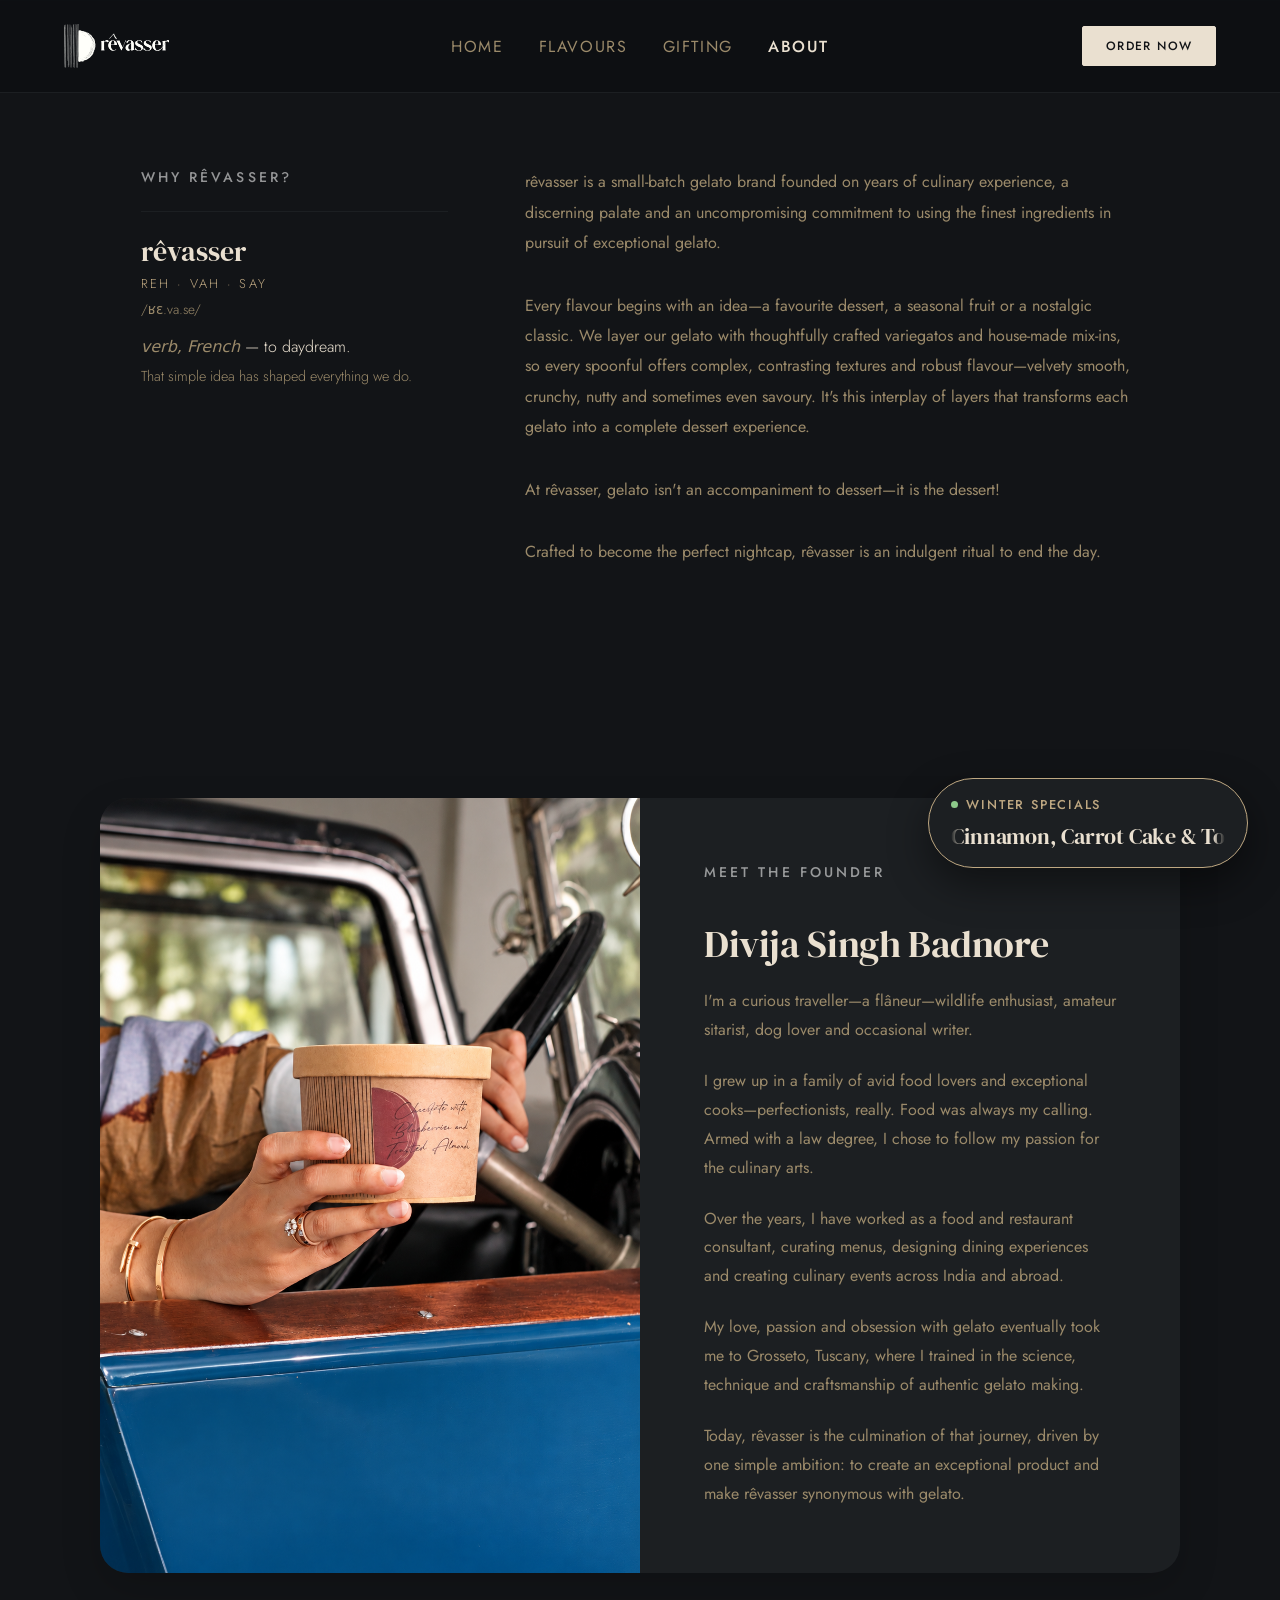
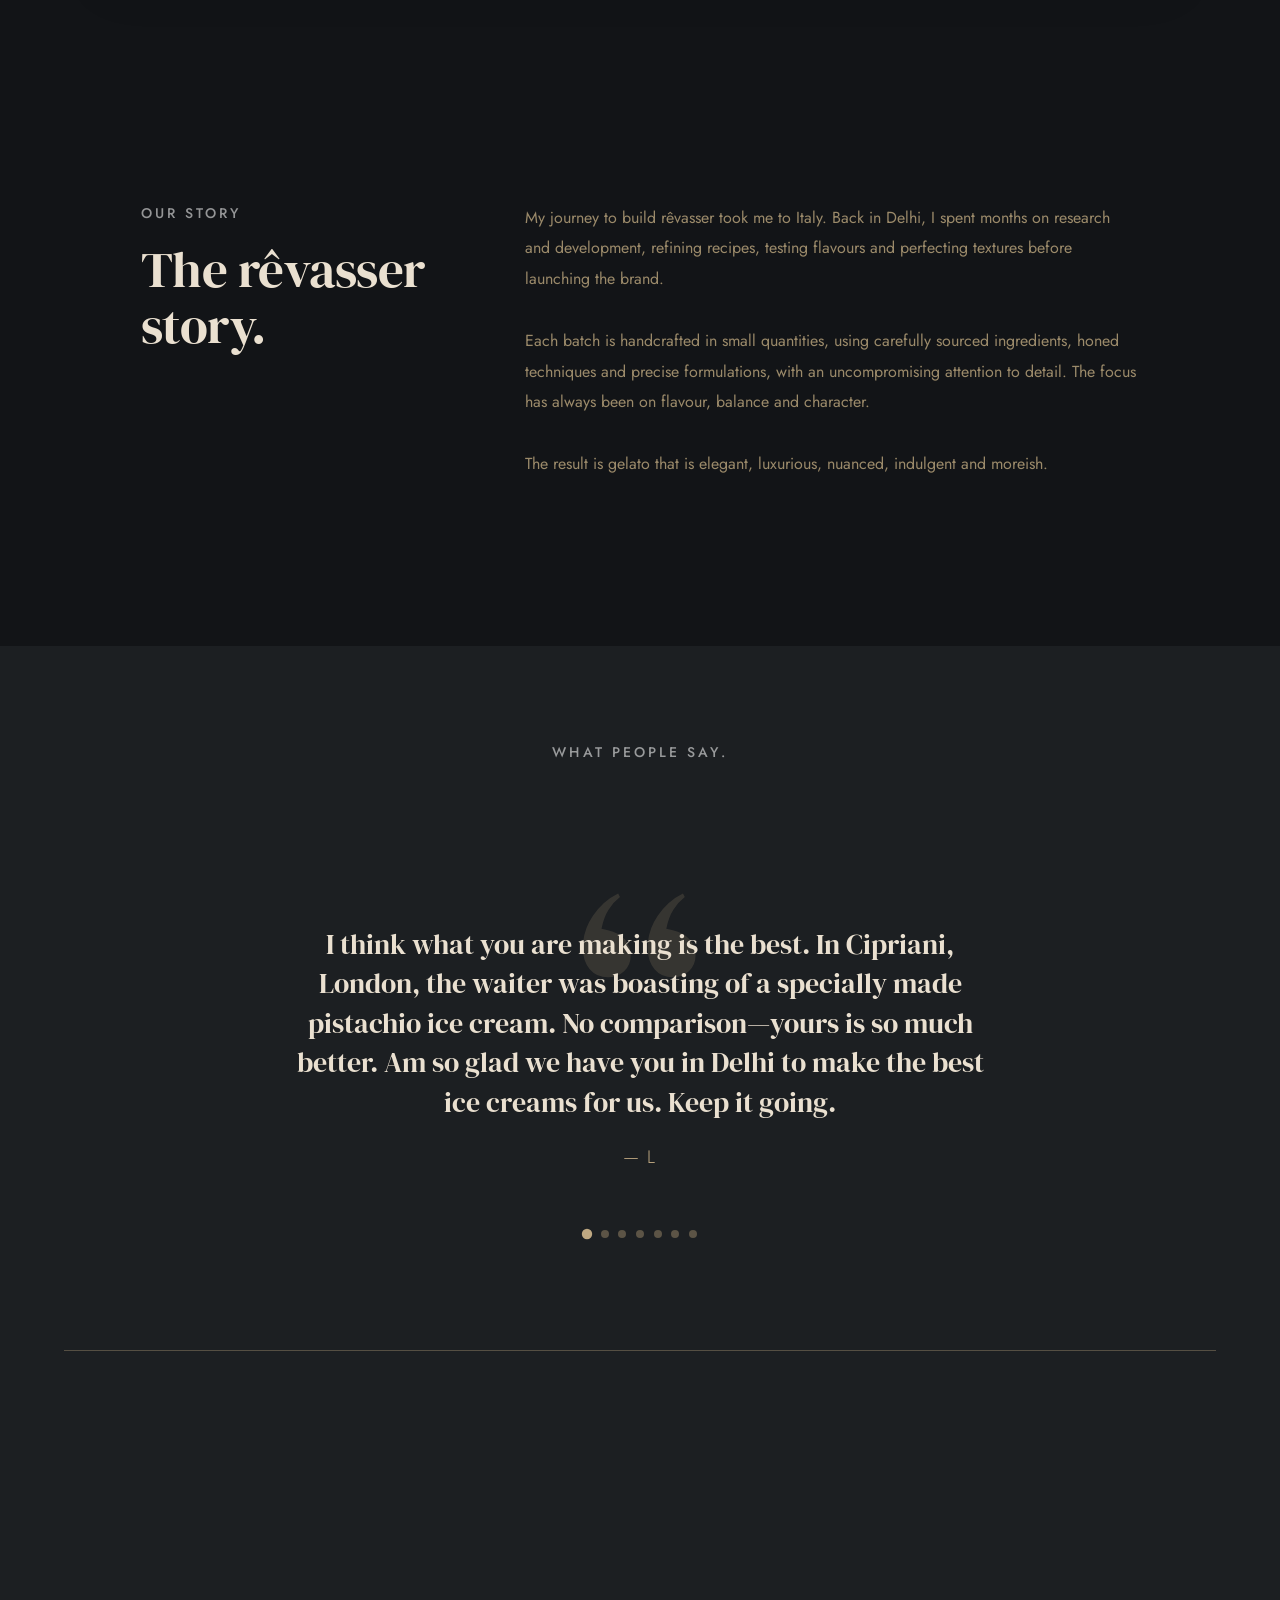
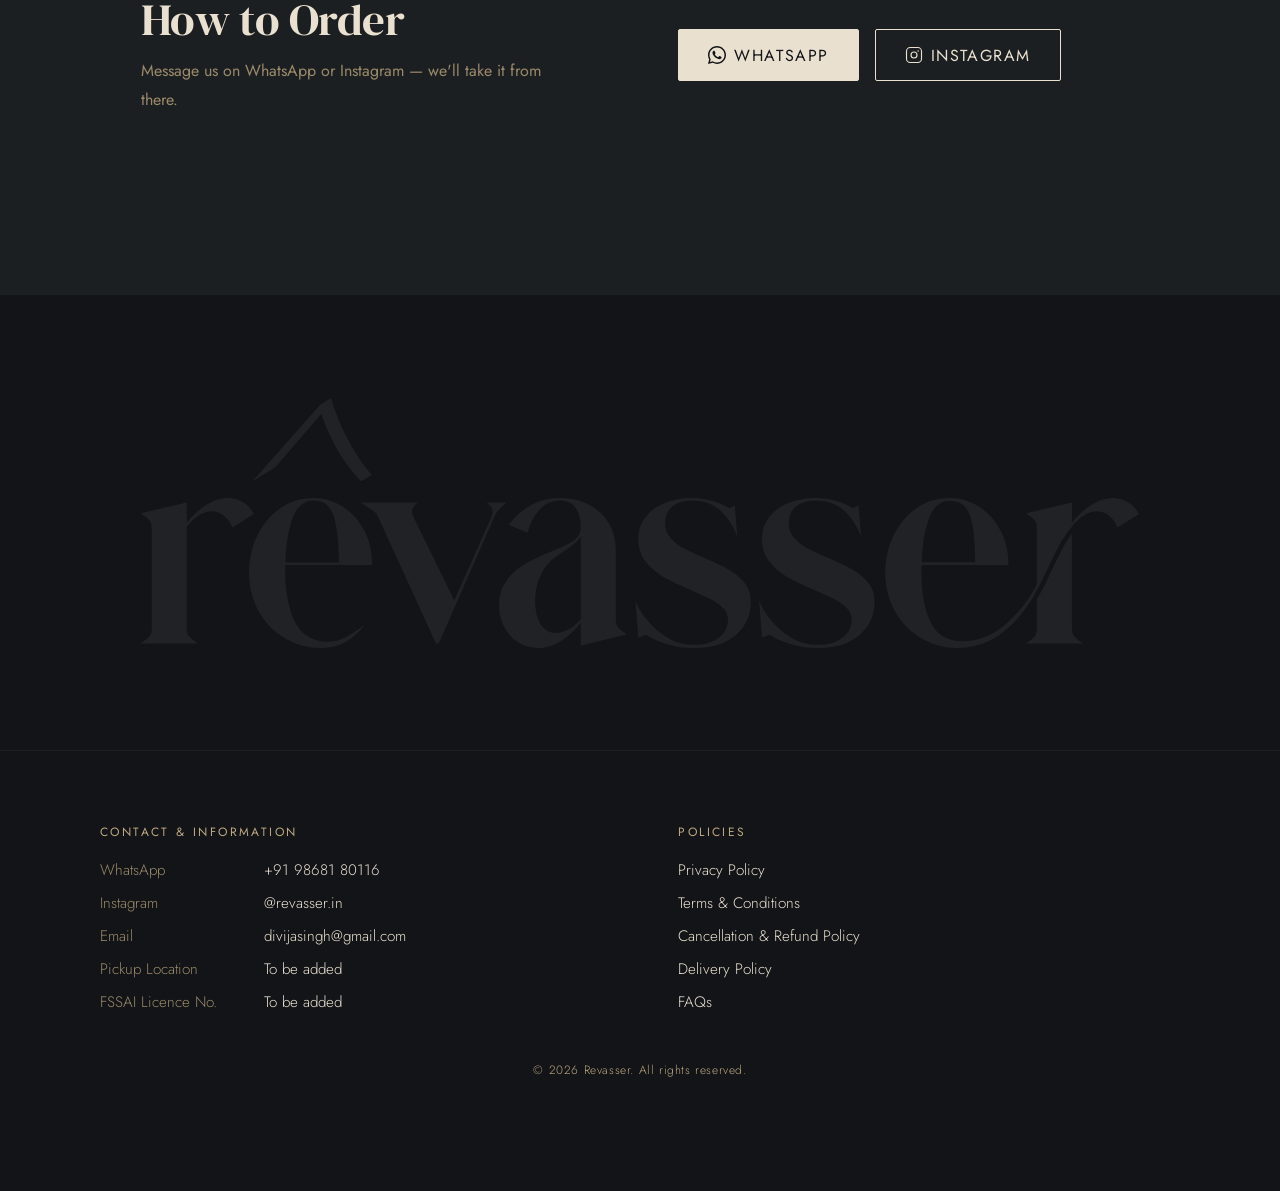
==== commit d64963c9: "Switch ticker to winter specials and add separator dots Co-Authored-By: Claude Opus 5.5 <noreply@ant" ====
--- a/about.html
+++ b/about.html
@@ -233,12 +233,12 @@
   <div class="churn-banner" id="churn-banner">
     <div class="churn-banner__label">
       <span class="churn-banner__dot" aria-hidden="true"></span>
-      Best Sellers
+      Winter Specials
     </div>
     <div class="churn-banner__ticker">
       <div class="churn-banner__track" id="churn-banner-track">
-        <span class="churn-banner__item">Pistachio Tiramisu</span>
-        <span class="churn-banner__item">Dark Chocolate Brownie &amp; Buttered Pecan</span>
+        <span class="churn-banner__item">Cinnamon, Carrot Cake &amp; Toasted Walnuts — ₹800</span>
+        <span class="churn-banner__item">Sticky Toffee Pudding with Pecans &amp; Coffee — ₹800</span>
       </div>
     </div>
   </div>
--- a/style.css
+++ b/style.css
@@ -437,6 +437,21 @@
   color: var(--ink);
   letter-spacing: -0.01em;
   white-space: nowrap;
+  position: relative;
+}
+
+/* Separator dot centred in the gap after each item (every item gets one,
+   so the looping ticker stays seamless) */
+.churn-banner__track.is-scrolling .churn-banner__item::after {
+  content: "";
+  position: absolute;
+  top: 50%;
+  right: -1rem;
+  width: 4px;
+  height: 4px;
+  border-radius: 50%;
+  background: var(--sand);
+  transform: translate(50%, -50%);
 }
 
 @media (min-width: 901px) {
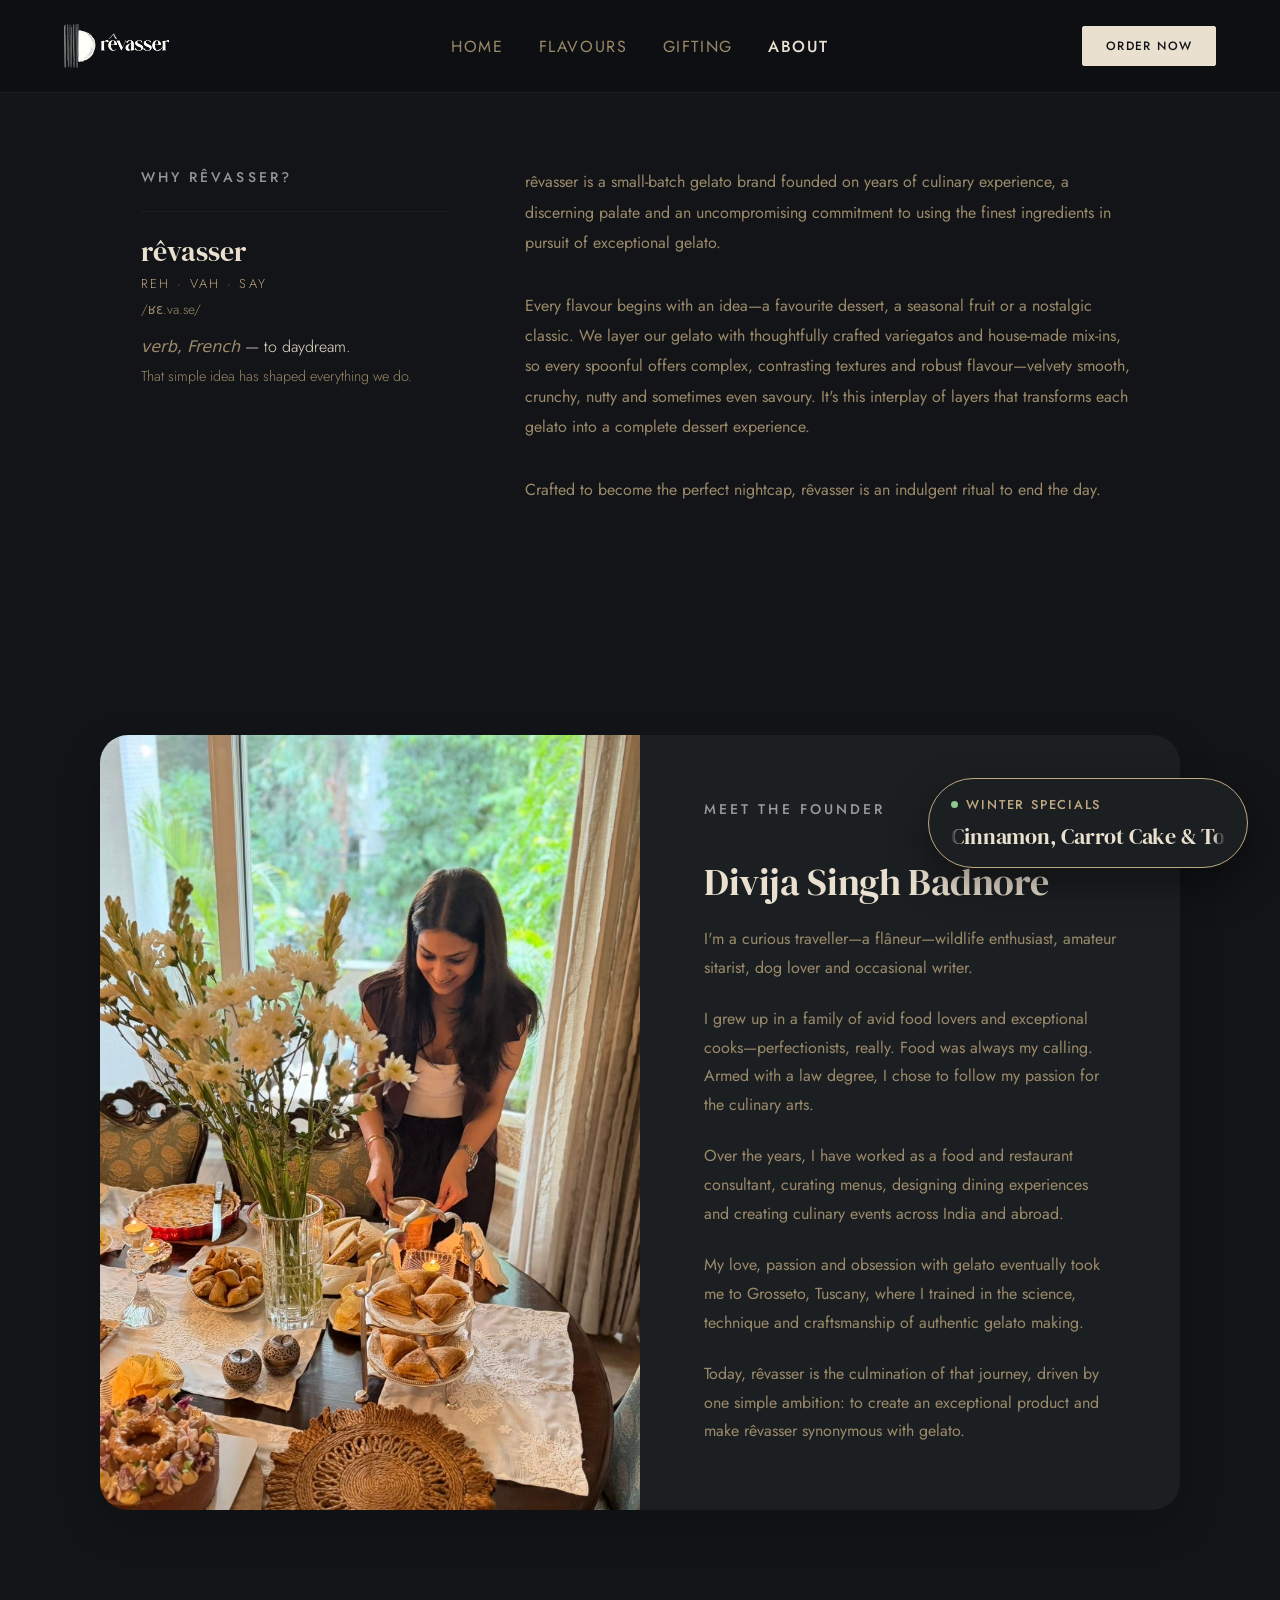
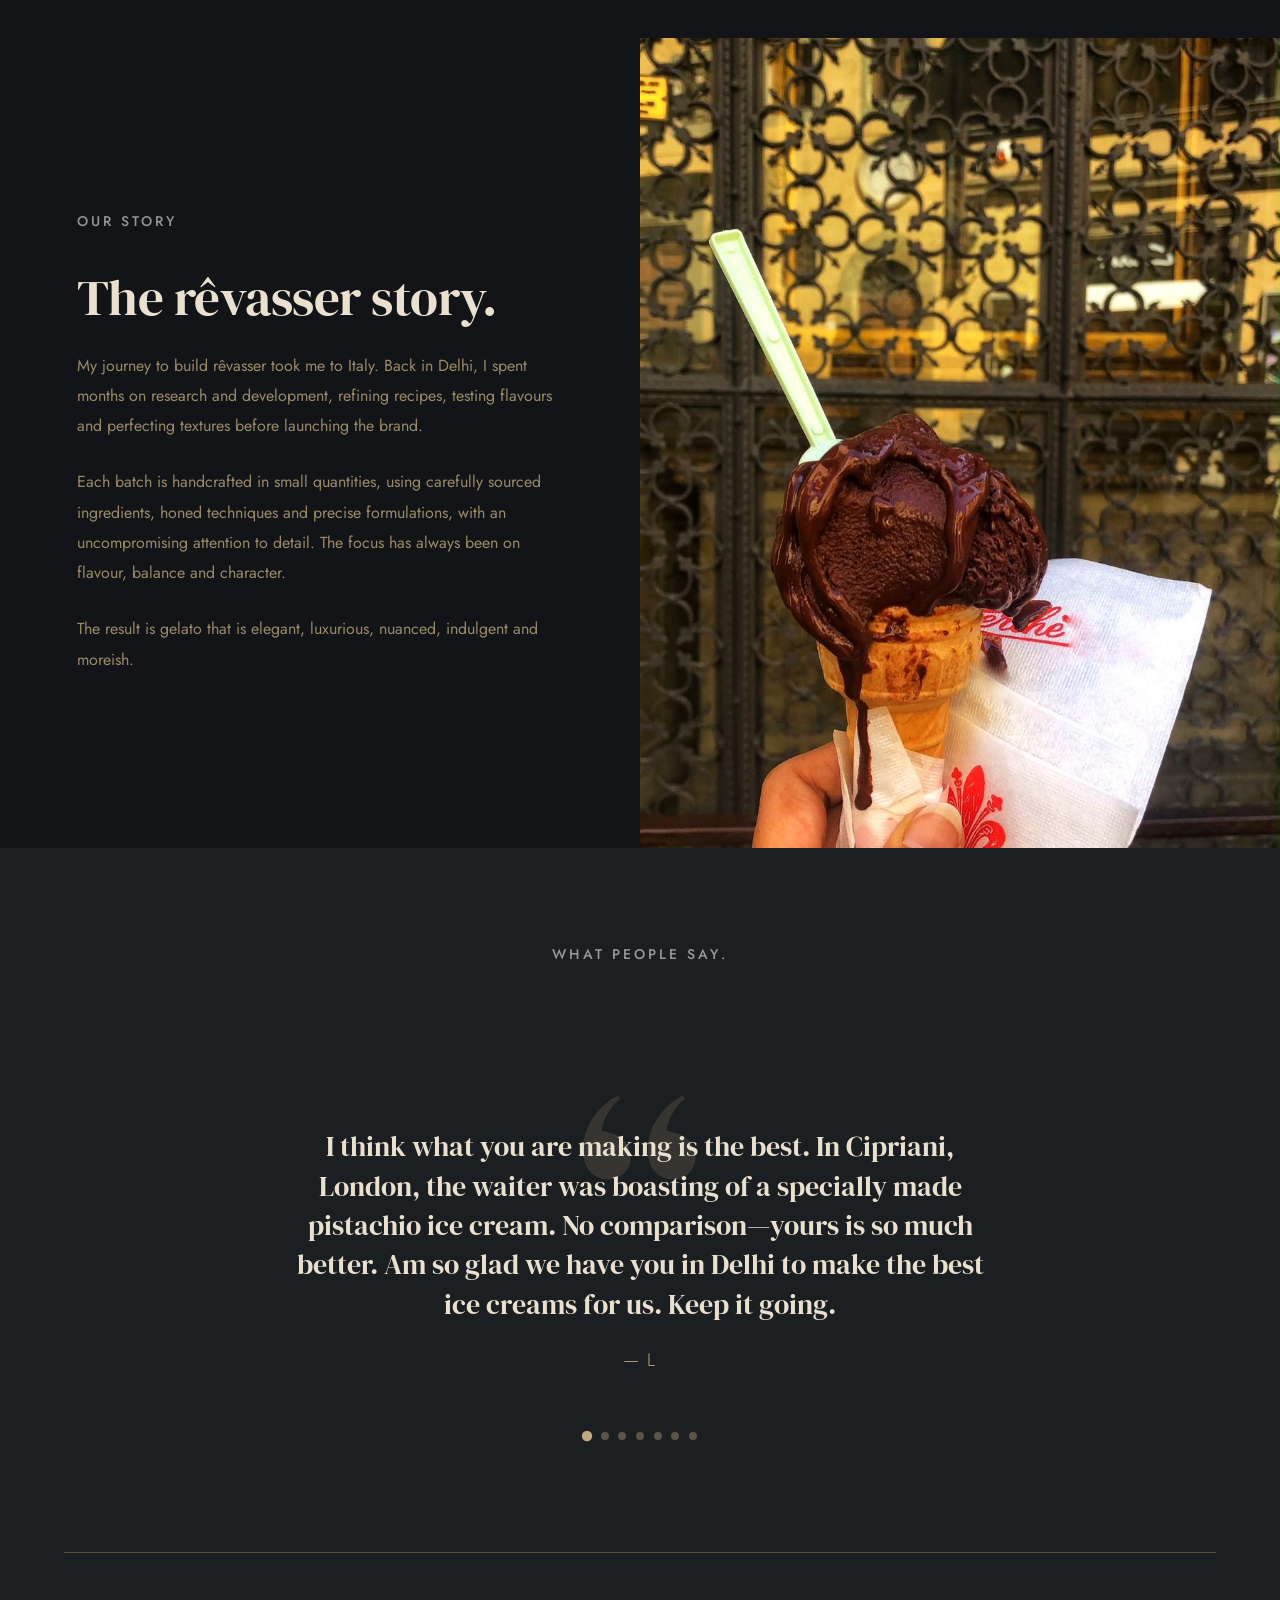
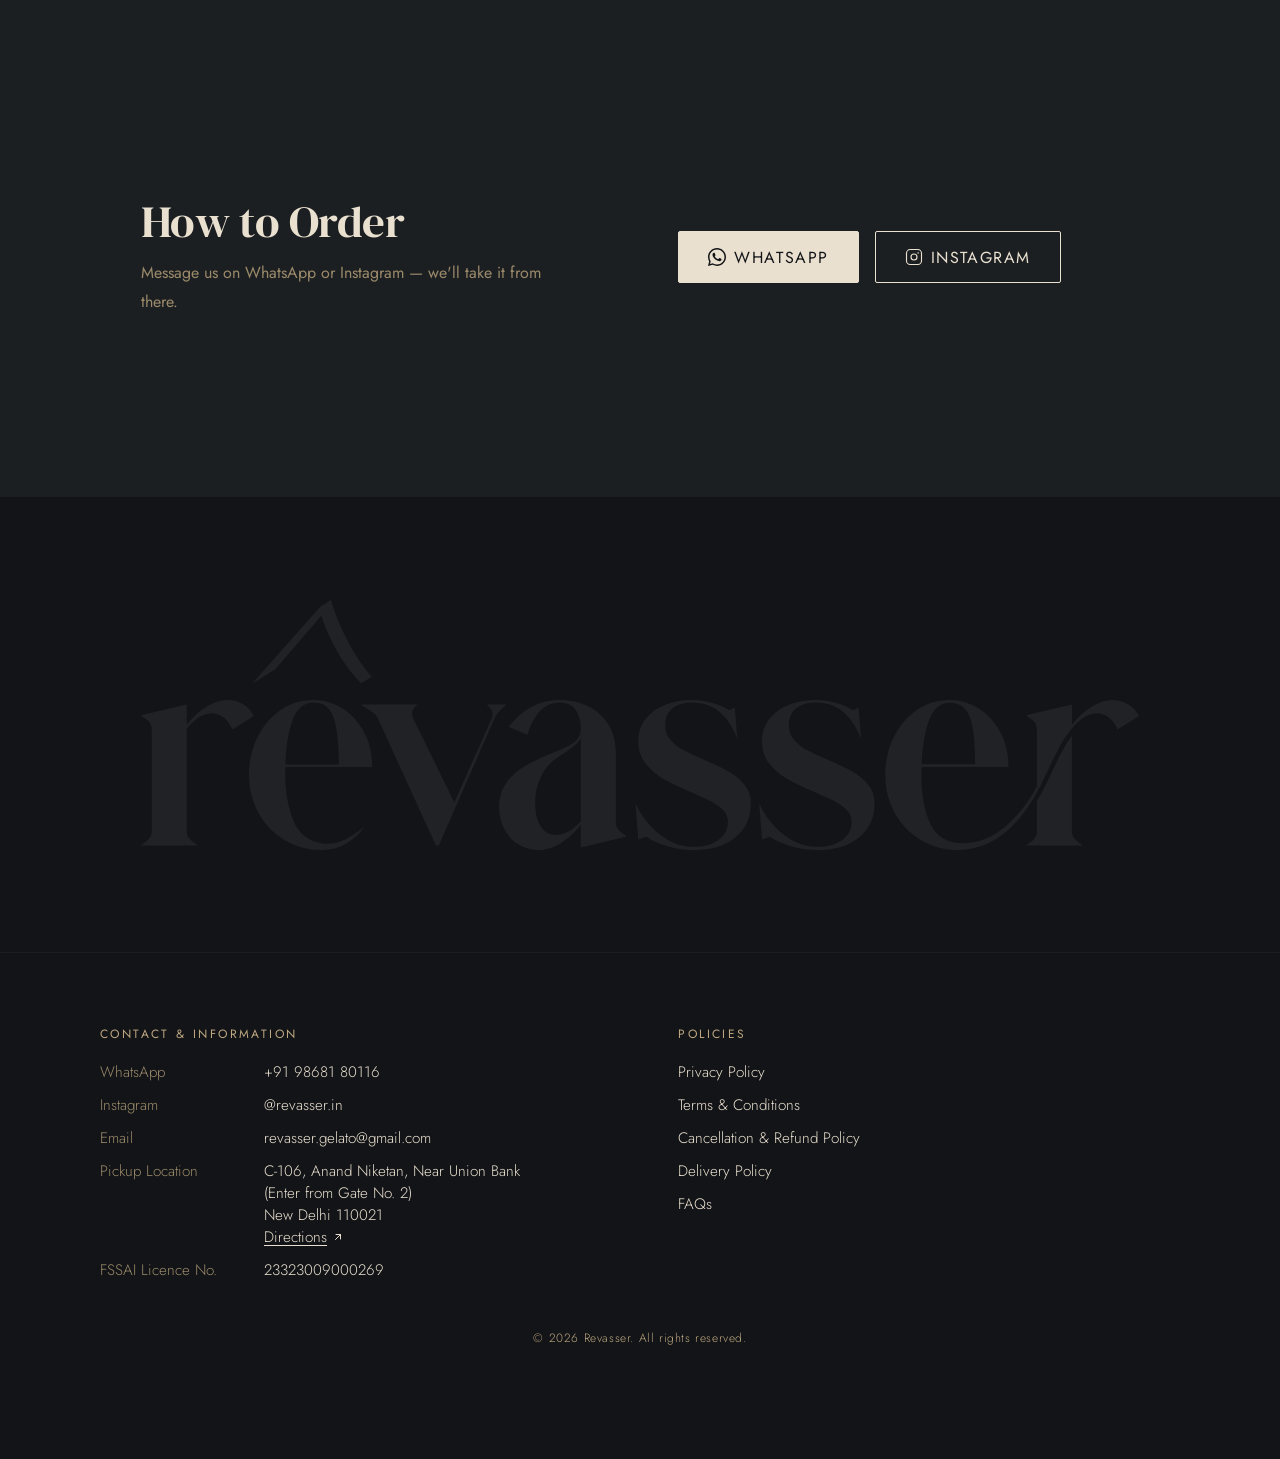
==== commit 2c50dac2: "Update contact details, gifting collage and About page layout - Footer: new email, pickup address wi" ====
--- a/about.html
+++ b/about.html
@@ -65,9 +65,6 @@
           Every flavour begins with an idea—a favourite dessert, a seasonal fruit or a nostalgic classic. We layer our gelato with thoughtfully crafted variegatos and house-made mix-ins, so every spoonful offers complex, contrasting textures and robust flavour—velvety smooth, crunchy, nutty and sometimes even savoury. It's this interplay of layers that transforms each gelato into a complete dessert experience.
         </p>
         <p class="body-text story__text">
-          At rêvasser, gelato isn't an accompaniment to dessert—it is the dessert!
-        </p>
-        <p class="body-text story__text">
           Crafted to become the perfect nightcap, rêvasser is an indulgent ritual to end the day.
         </p>
       </div>
@@ -78,7 +75,7 @@
   <section class="founder">
     <div class="founder__inner">
       <div class="founder__image-wrap">
-        <img src="images/about-founder.png" alt="Divija Singh Badnore, founder of Revasser" />
+        <img src="images/gift-table-setting.jpg" alt="Divija Singh Badnore, founder of Revasser" />
       </div>
       <div class="founder__text">
         <p class="hero__eyebrow">Meet the Founder</p>
@@ -103,23 +100,22 @@
   </section>
 
   <!-- ─── THE RÊVASSER STORY ───────────────────────────── -->
-  <section class="story story--home">
-    <div class="story__inner">
-      <div class="story__header">
-        <p class="hero__eyebrow">Our Story</p>
-        <h2 class="section-title">The rêvasser<br /><em>story.</em></h2>
-      </div>
-      <div class="story__body">
-        <p class="body-text story__text">
-          My journey to build rêvasser took me to Italy. Back in Delhi, I spent months on research and development, refining recipes, testing flavours and perfecting textures before launching the brand.
-        </p>
-        <p class="body-text story__text">
-          Each batch is handcrafted in small quantities, using carefully sourced ingredients, honed techniques and precise formulations, with an uncompromising attention to detail. The focus has always been on flavour, balance and character.
-        </p>
-        <p class="body-text story__text">
-          The result is gelato that is elegant, luxurious, nuanced, indulgent and moreish.
-        </p>
-      </div>
+  <section class="split">
+    <div class="split__text">
+      <p class="hero__eyebrow">Our Story</p>
+      <h2 class="section-title split__title">The rêvasser <em>story.</em></h2>
+      <p class="body-text split__copy">
+        My journey to build rêvasser took me to Italy. Back in Delhi, I spent months on research and development, refining recipes, testing flavours and perfecting textures before launching the brand.
+      </p>
+      <p class="body-text split__copy">
+        Each batch is handcrafted in small quantities, using carefully sourced ingredients, honed techniques and precise formulations, with an uncompromising attention to detail. The focus has always been on flavour, balance and character.
+      </p>
+      <p class="body-text split__copy">
+        The result is gelato that is elegant, luxurious, nuanced, indulgent and moreish.
+      </p>
+    </div>
+    <div class="split__media">
+      <img src="images/gift-chocolate-cone.jpg" alt="Chocolate gelato cone in Italy" loading="lazy" />
     </div>
   </section>
 
@@ -205,9 +201,9 @@
         <ul class="footer__list">
           <li><span class="footer__label">WhatsApp</span><a href="https://wa.me/919868180116" target="_blank" rel="noopener">+91 98681 80116</a></li>
           <li><span class="footer__label">Instagram</span><a href="https://www.instagram.com/revasser.in/" target="_blank" rel="noopener">@revasser.in</a></li>
-          <li><span class="footer__label">Email</span><a href="mailto:divijasingh@gmail.com">divijasingh@gmail.com</a></li>
-          <li><span class="footer__label">Pickup Location</span><span>To be added</span></li>
-          <li><span class="footer__label">FSSAI Licence No.</span><span>To be added</span></li>
+          <li><span class="footer__label">Email</span><a href="mailto:revasser.gelato@gmail.com">revasser.gelato@gmail.com</a></li>
+          <li><span class="footer__label">Pickup Location</span><span>C-106, Anand Niketan, Near Union Bank<br />(Enter from Gate No. 2)<br />New Delhi 110021<br /><a href="https://maps.app.goo.gl/SeJnaY1CPPLuA5N87" target="_blank" class="footer__directions" rel="noopener">Directions<svg aria-hidden="true" width="12" height="12" viewBox="0 0 24 24" fill="none" stroke="currentColor" stroke-width="2" stroke-linecap="round" stroke-linejoin="round"><path d="M7 17 17 7"/><path d="M8 7h9v9"/></svg></a></span></li>
+          <li><span class="footer__label">FSSAI Licence No.</span><span>23323009000269</span></li>
         </ul>
       </div>
       <div class="footer__col">
--- a/style.css
+++ b/style.css
@@ -976,6 +976,13 @@
 
 .footer__list a { transition: color 0.2s ease; }
 .footer__list a:hover { color: var(--sand); }
+.footer__directions {
+  display: inline-flex;
+  align-items: center;
+  gap: 0.3rem;
+  text-decoration: underline;
+  text-underline-offset: 3px;
+}
 
 /* ───────────────────────────────────────────
    FAQ (home page)
@@ -1212,7 +1219,8 @@
 .collage {
   display: grid;
   grid-template-columns: repeat(3, 1fr);
-  grid-template-rows: repeat(2, 28vw);
+  grid-auto-rows: 22vw;
+  grid-auto-flow: dense;
   gap: 0.5rem;
   padding: var(--gap) var(--rail);
   background: var(--parchment);
@@ -1250,8 +1258,6 @@
 }
 
 .collage__cell--tall { grid-row: span 2; }
-
-.collage__cell--wide { grid-column: span 1; }
 
 /* Testimonials */
 .testimonials {
@@ -1394,7 +1400,7 @@
   overflow: hidden;
 }
 
-.founder__image-wrap img { object-position: center 35%; } /* keep the cup in frame when cropped wide */
+.founder__image-wrap img { object-position: center 30%; } /* keep the face in frame when cropped wide */
 
 .founder__text {
   display: flex;
@@ -1412,6 +1418,61 @@
 }
 
 .founder + .story { border-top: none; }
+
+/* Split screen — full-bleed 50/50: text on the left, photo on the right.
+   Stacks with the photo on top on small screens. */
+.split {
+  display: grid;
+  grid-template-columns: 1fr 1fr;
+  min-height: clamp(34rem, 90vh, 52rem);
+  margin-top: var(--gap);
+}
+
+.split__text {
+  display: flex;
+  flex-direction: column;
+  justify-content: center;
+  gap: 1.6rem;
+  padding: clamp(4rem, 8vw, 8rem) clamp(2rem, 6vw, 7rem);
+  min-width: 0;
+}
+
+.split__title {
+  margin-top: -0.4rem;
+  font-size: clamp(2.5rem, 4vw, 4rem);
+}
+
+.split__copy {
+  color: var(--muted);
+  max-width: 34rem;
+  line-height: 1.9;
+}
+
+.split__media {
+  position: relative;
+  min-width: 0;
+  overflow: hidden;
+}
+
+.split__media img {
+  position: absolute;
+  inset: 0;
+  height: 100%;
+  object-fit: cover;
+  object-position: center 55%; /* keep the cone in frame */
+}
+
+@media (max-width: 900px) {
+  .split {
+    grid-template-columns: 1fr;
+    min-height: 0;
+  }
+  .split__media {
+    order: -1;
+    aspect-ratio: 4 / 5;
+  }
+  .split__text { padding: 3.5rem 24px 4.5rem; }
+}
 
 /* Story (About Revasser) */
 .story {
@@ -1541,7 +1602,7 @@
   .order--split .order__ctas { align-items: center; }
 
   /* Gifting */
-  .collage { grid-template-rows: repeat(2, 44vw); }
+  .collage { grid-auto-rows: 30vw; }
   .founder__inner {
     grid-template-columns: 1fr;
     border-radius: 20px;
@@ -1693,9 +1754,8 @@
 
   .collage {
     grid-template-columns: 1fr 1fr;
-    grid-template-rows: auto;
-  }
-  .collage__cell--tall { grid-row: span 1; }
+    grid-auto-rows: 46vw;
+  }
 
   /* Churning: stack name + availability on small screens */
   .churning__item {
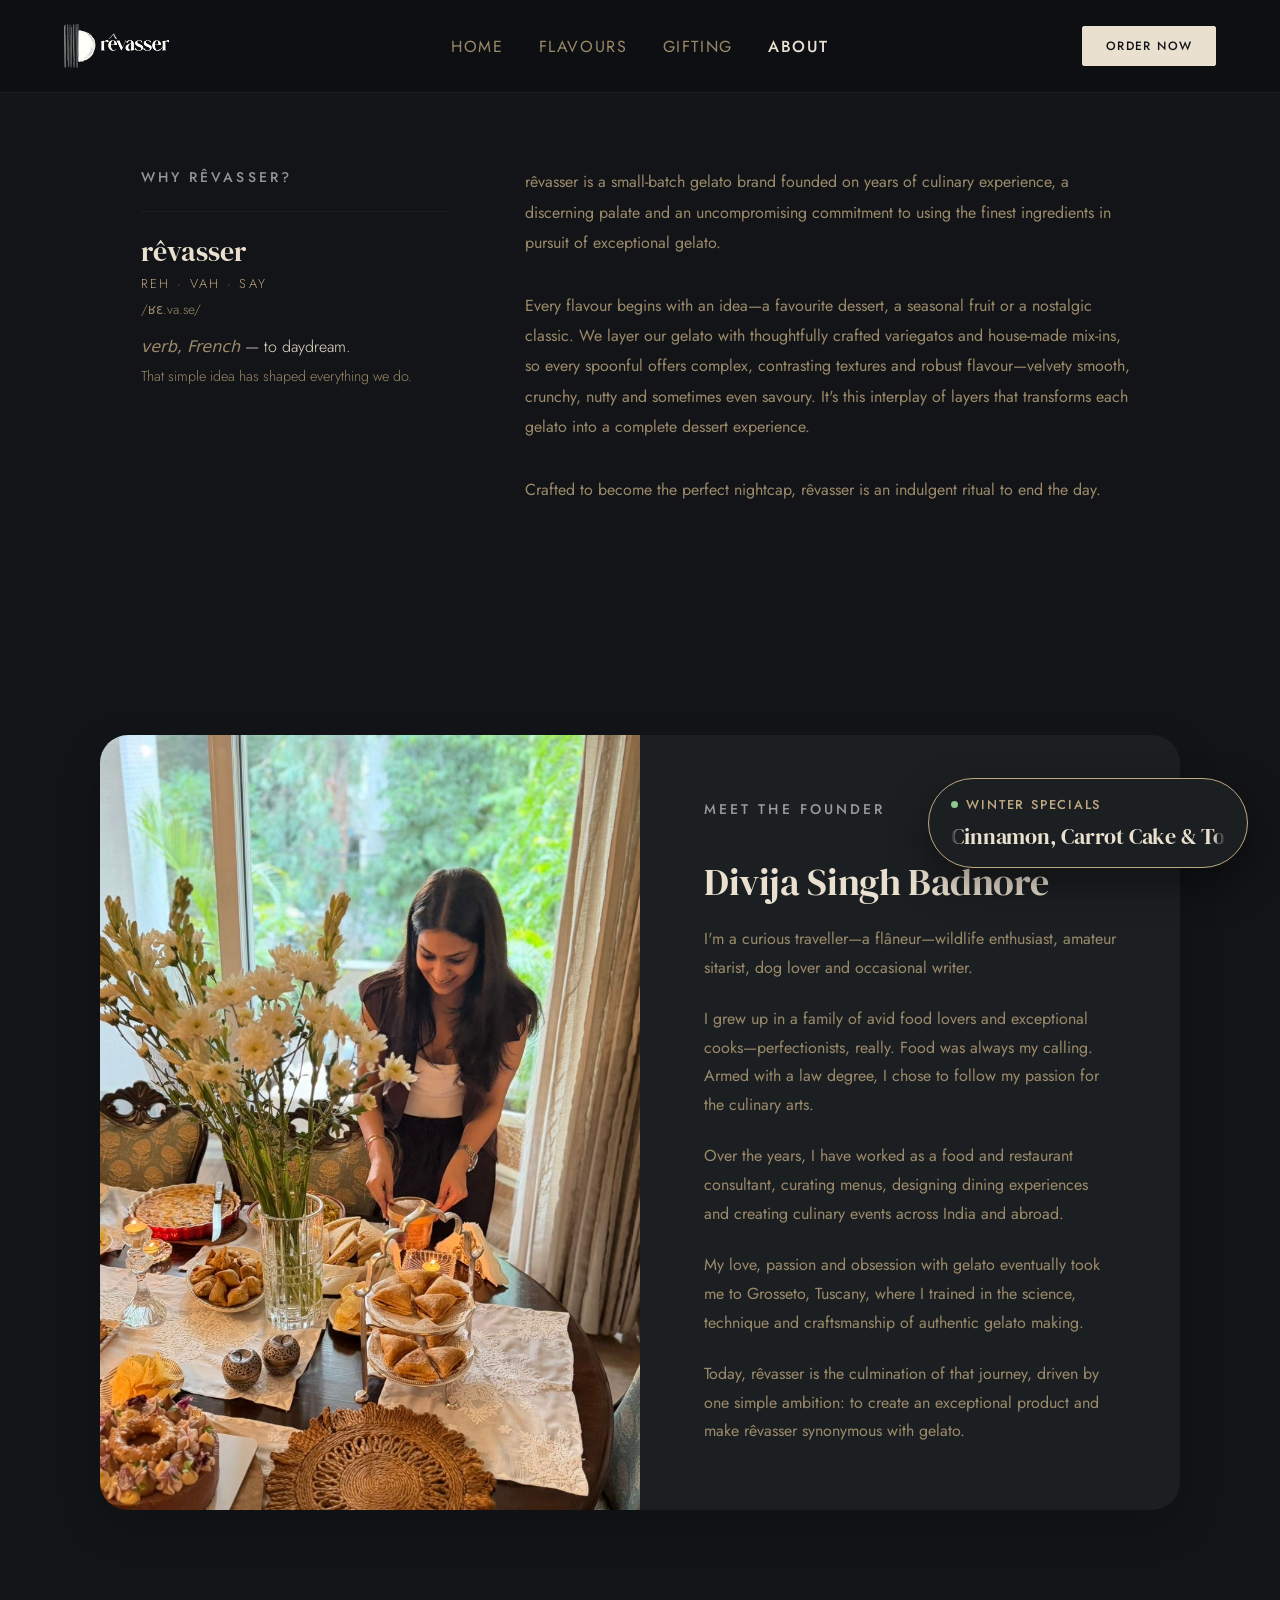
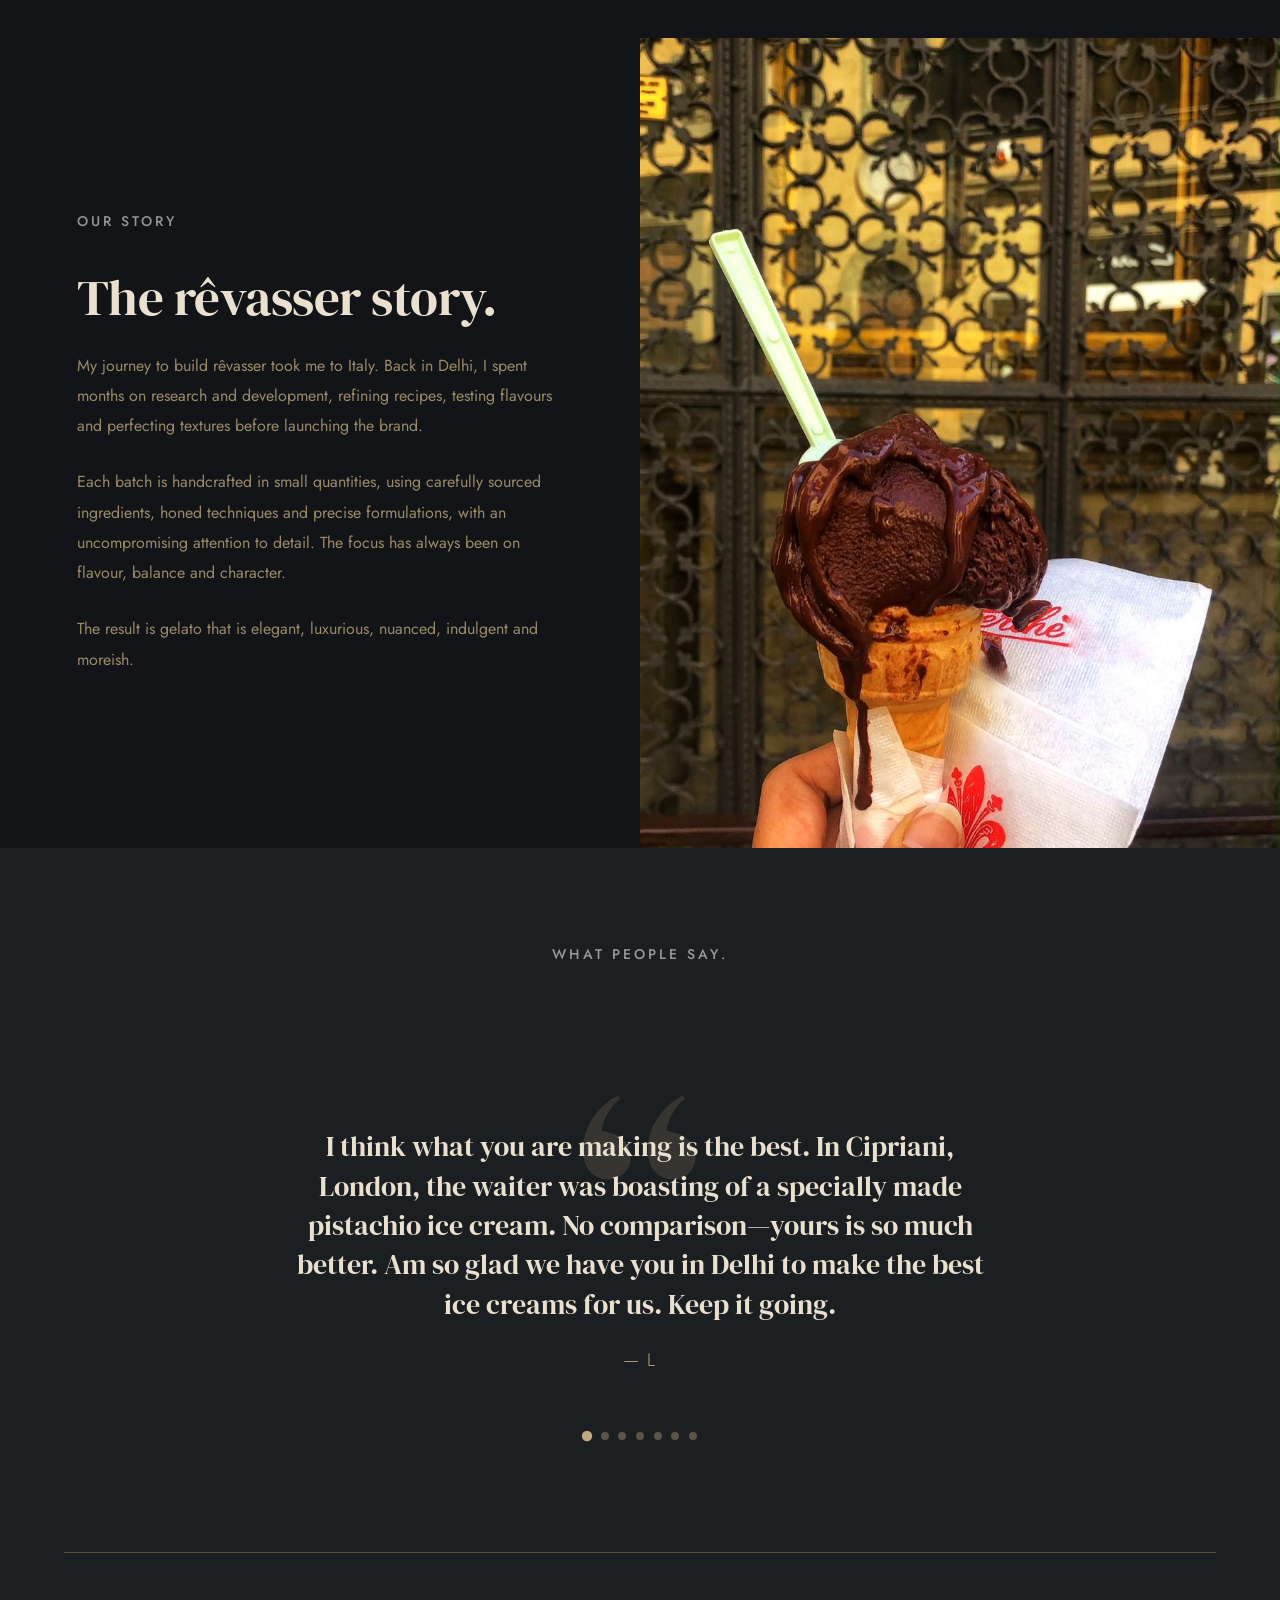
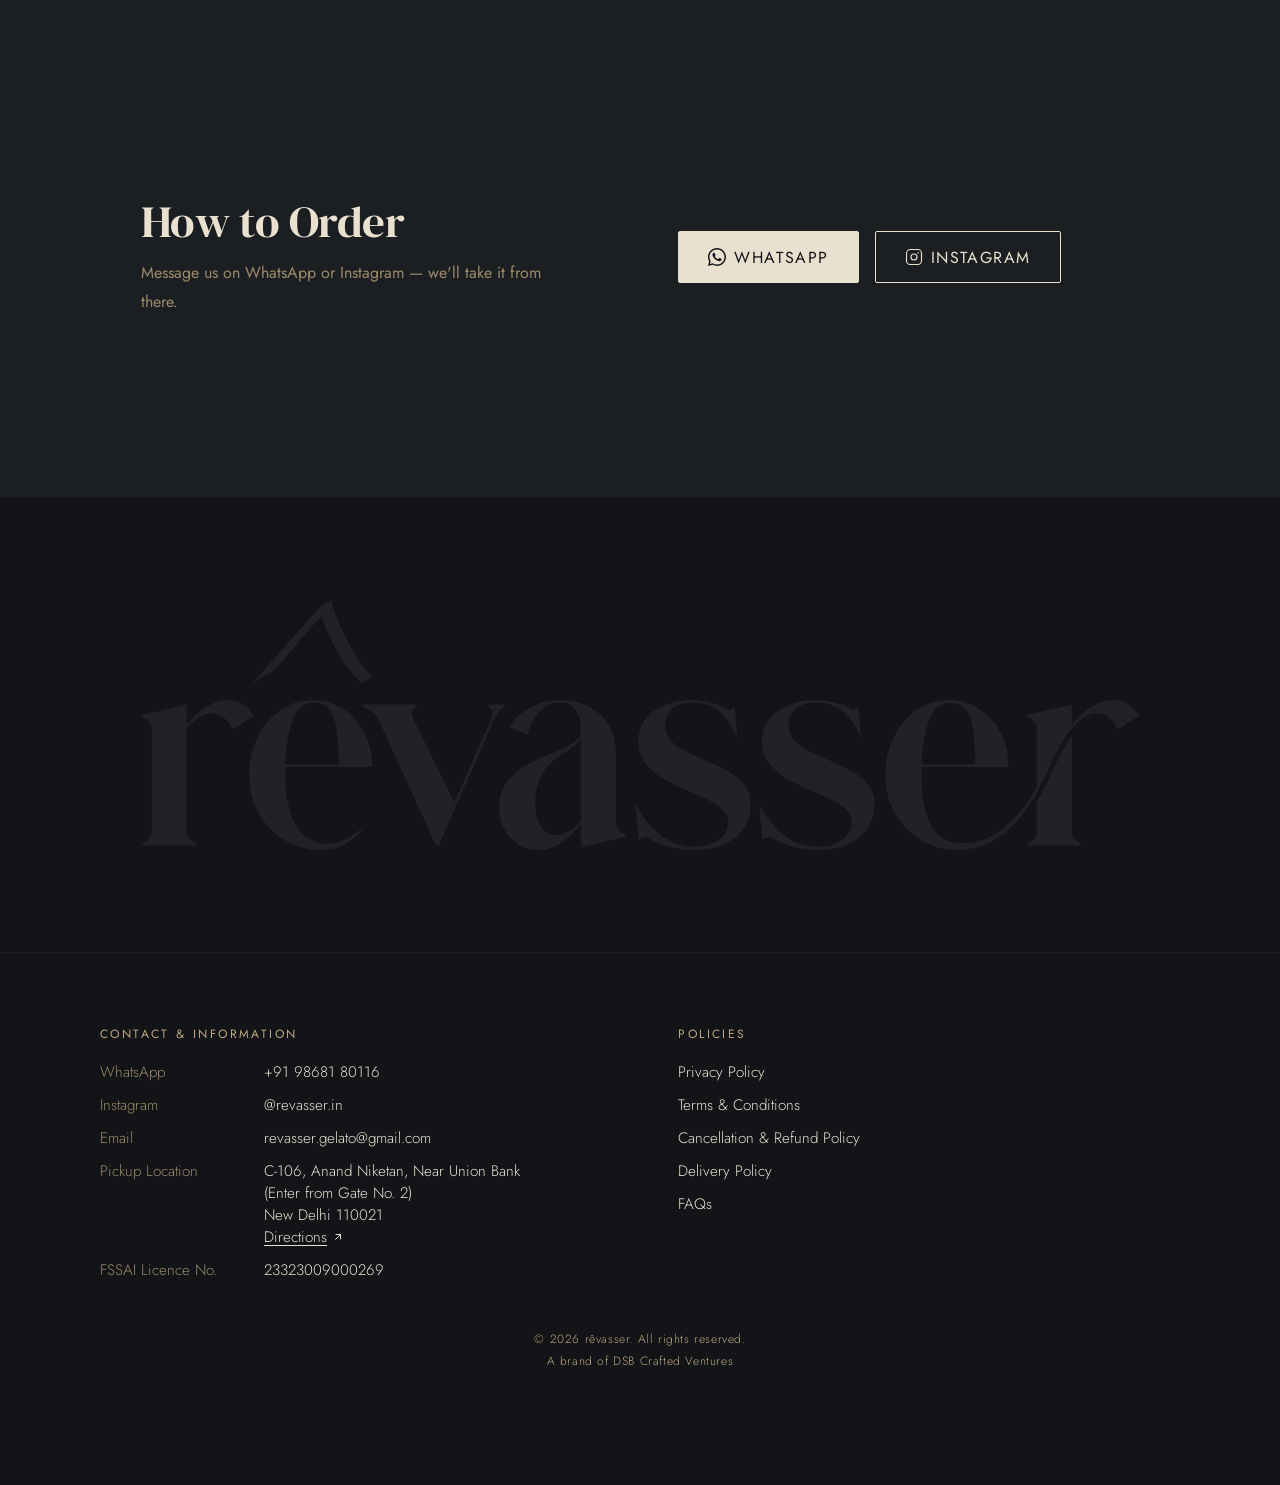
==== commit d84b6549: "Add policy pages and brand line in footer - New pages: Terms & Conditions, Privacy Policy, Cancellat" ====
--- a/about.html
+++ b/about.html
@@ -209,15 +209,15 @@
       <div class="footer__col">
         <h3 class="footer__heading">Policies</h3>
         <ul class="footer__list">
-          <li><a href="#">Privacy Policy</a></li>
-          <li><a href="#">Terms &amp; Conditions</a></li>
-          <li><a href="#">Cancellation &amp; Refund Policy</a></li>
+          <li><a href="privacy.html">Privacy Policy</a></li>
+          <li><a href="terms.html">Terms &amp; Conditions</a></li>
+          <li><a href="cancellation-refund.html">Cancellation &amp; Refund Policy</a></li>
           <li><a href="#">Delivery Policy</a></li>
           <li><a href="index.html#faq">FAQs</a></li>
         </ul>
       </div>
     </div>
-    <p class="footer__copy">&copy; 2026 Revasser. All rights reserved.</p>
+    <p class="footer__copy">&copy; 2026 rêvasser. All rights reserved.<br />A brand of DSB Crafted Ventures</p>
   </footer>
 
   <!-- ─── CHURN BANNER ───────────────────────────────────
--- a/style.css
+++ b/style.css
@@ -1050,8 +1050,76 @@
   text-align: center;
   font-size: 0.75rem;
   letter-spacing: 0.05em;
+  line-height: 1.8;
   color: var(--sand);
 }
+
+/* ───────────────────────────────────────────
+   LEGAL / POLICY PAGES
+─────────────────────────────────────────── */
+.legal {
+  max-width: 760px;
+  margin: 0 auto;
+  padding: clamp(9rem, 14vw, 12rem) var(--rail) var(--gap);
+}
+
+.legal__title {
+  font-size: clamp(2.5rem, 5vw, 4rem);
+}
+
+.legal__updated {
+  margin: 1rem 0 3rem;
+  font-size: 0.8125rem;
+  letter-spacing: 0.12em;
+  text-transform: uppercase;
+  color: var(--sand);
+}
+
+.legal__doc h2 {
+  margin: 2.75rem 0 1rem;
+  font-family: var(--font-serif);
+  font-weight: 300;
+  font-size: 1.5rem;
+  line-height: 1.3;
+  color: var(--ink);
+}
+
+.legal__doc p,
+.legal__doc li {
+  font-size: 1rem;
+  font-weight: 400;
+  line-height: 1.8;
+  color: var(--muted);
+}
+
+.legal__doc p + p,
+.legal__doc p + ul,
+.legal__doc ul + p { margin-top: 1rem; }
+
+.legal__doc ul { list-style: disc; padding-left: 1.25rem; }
+.legal__doc li + li { margin-top: 0.5rem; }
+.legal__doc li::marker { color: var(--sand); }
+
+.legal__doc a {
+  color: var(--ink);
+  text-decoration: underline;
+  text-underline-offset: 3px;
+}
+.legal__doc a:hover { color: var(--sand); }
+
+.legal__doc .legal__contact { list-style: none; padding-left: 0; margin-top: 1rem; }
+.legal__contact li { display: flex; flex-wrap: wrap; gap: 0.25rem 1rem; }
+.legal__contact span { min-width: 10rem; color: var(--sand); }
+
+.legal__rule {
+  margin: clamp(4rem, 8vw, 6rem) 0;
+  border: 0;
+  height: 1px;
+  background: var(--sand);
+  opacity: 0.35;
+}
+
+.legal__doc { scroll-margin-top: 7rem; }
 
 /* ═══════════════════════════════════════════
    GIFTING PAGE
